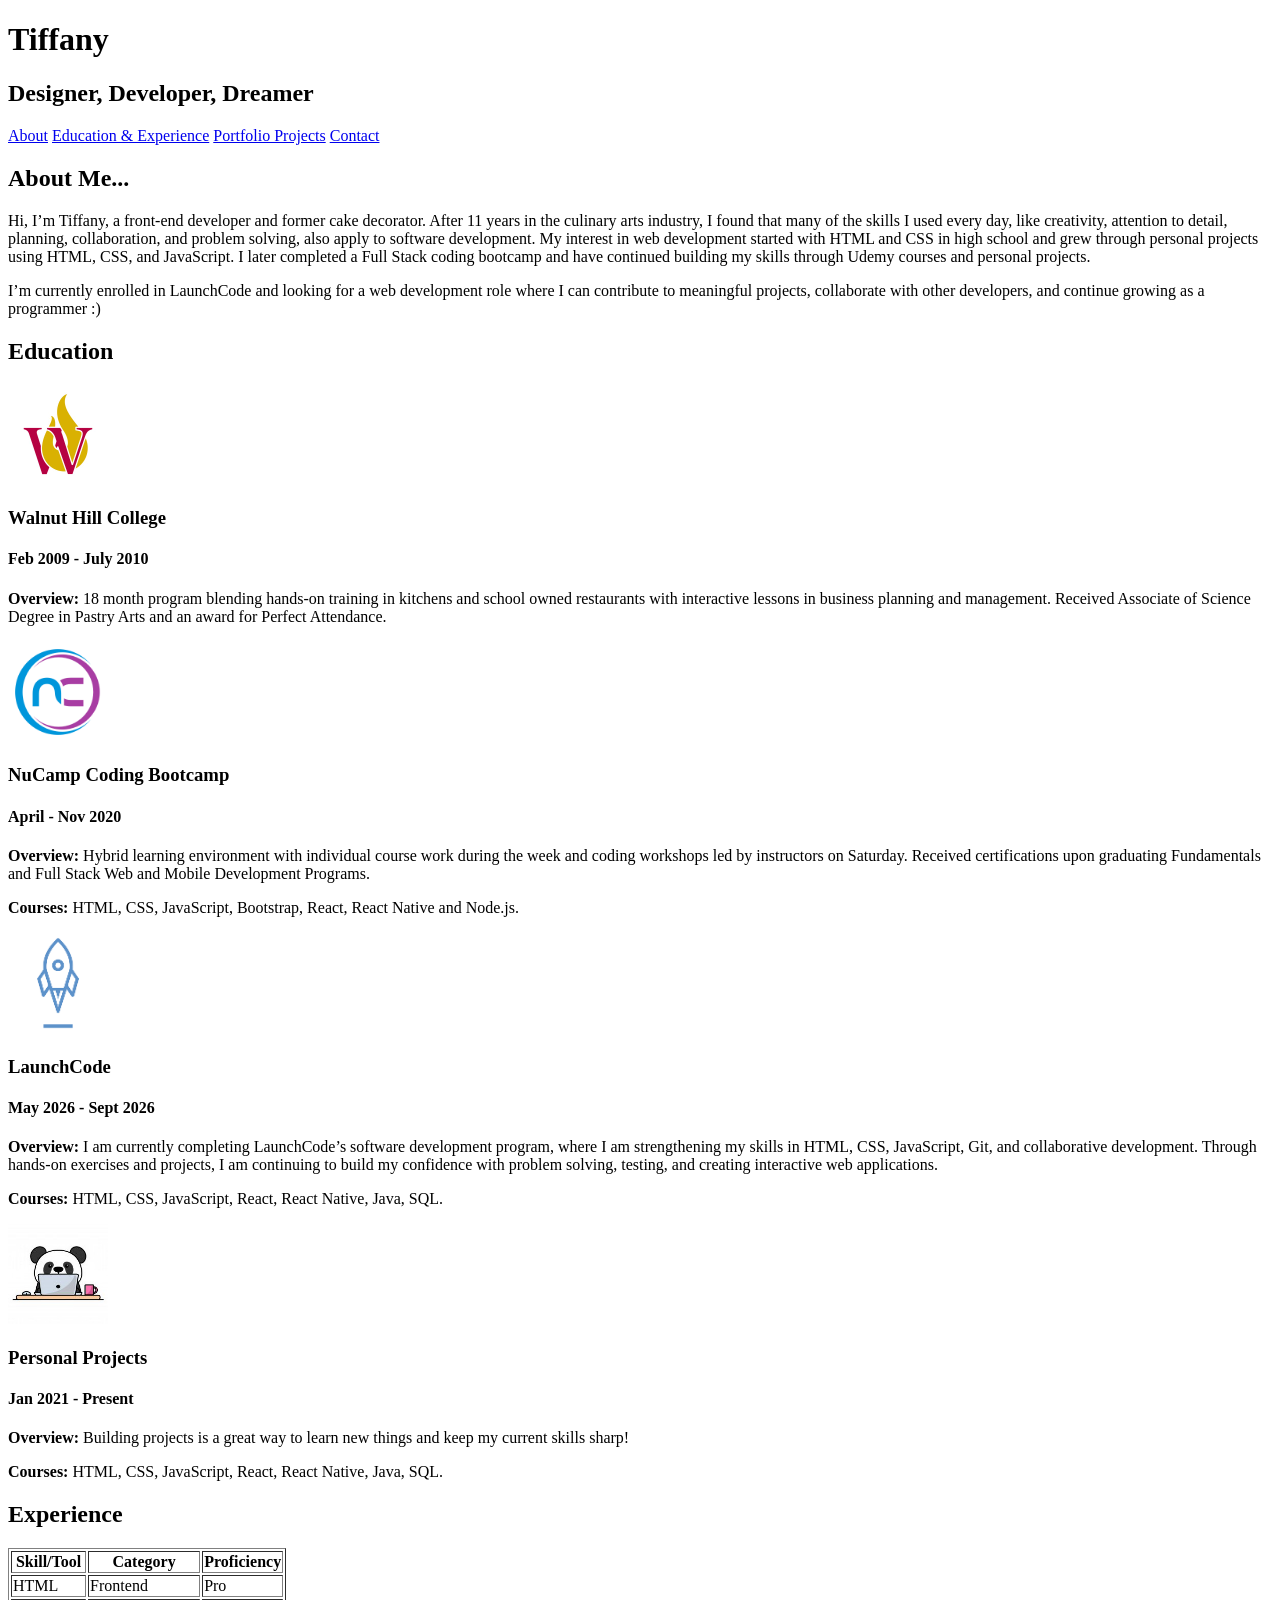
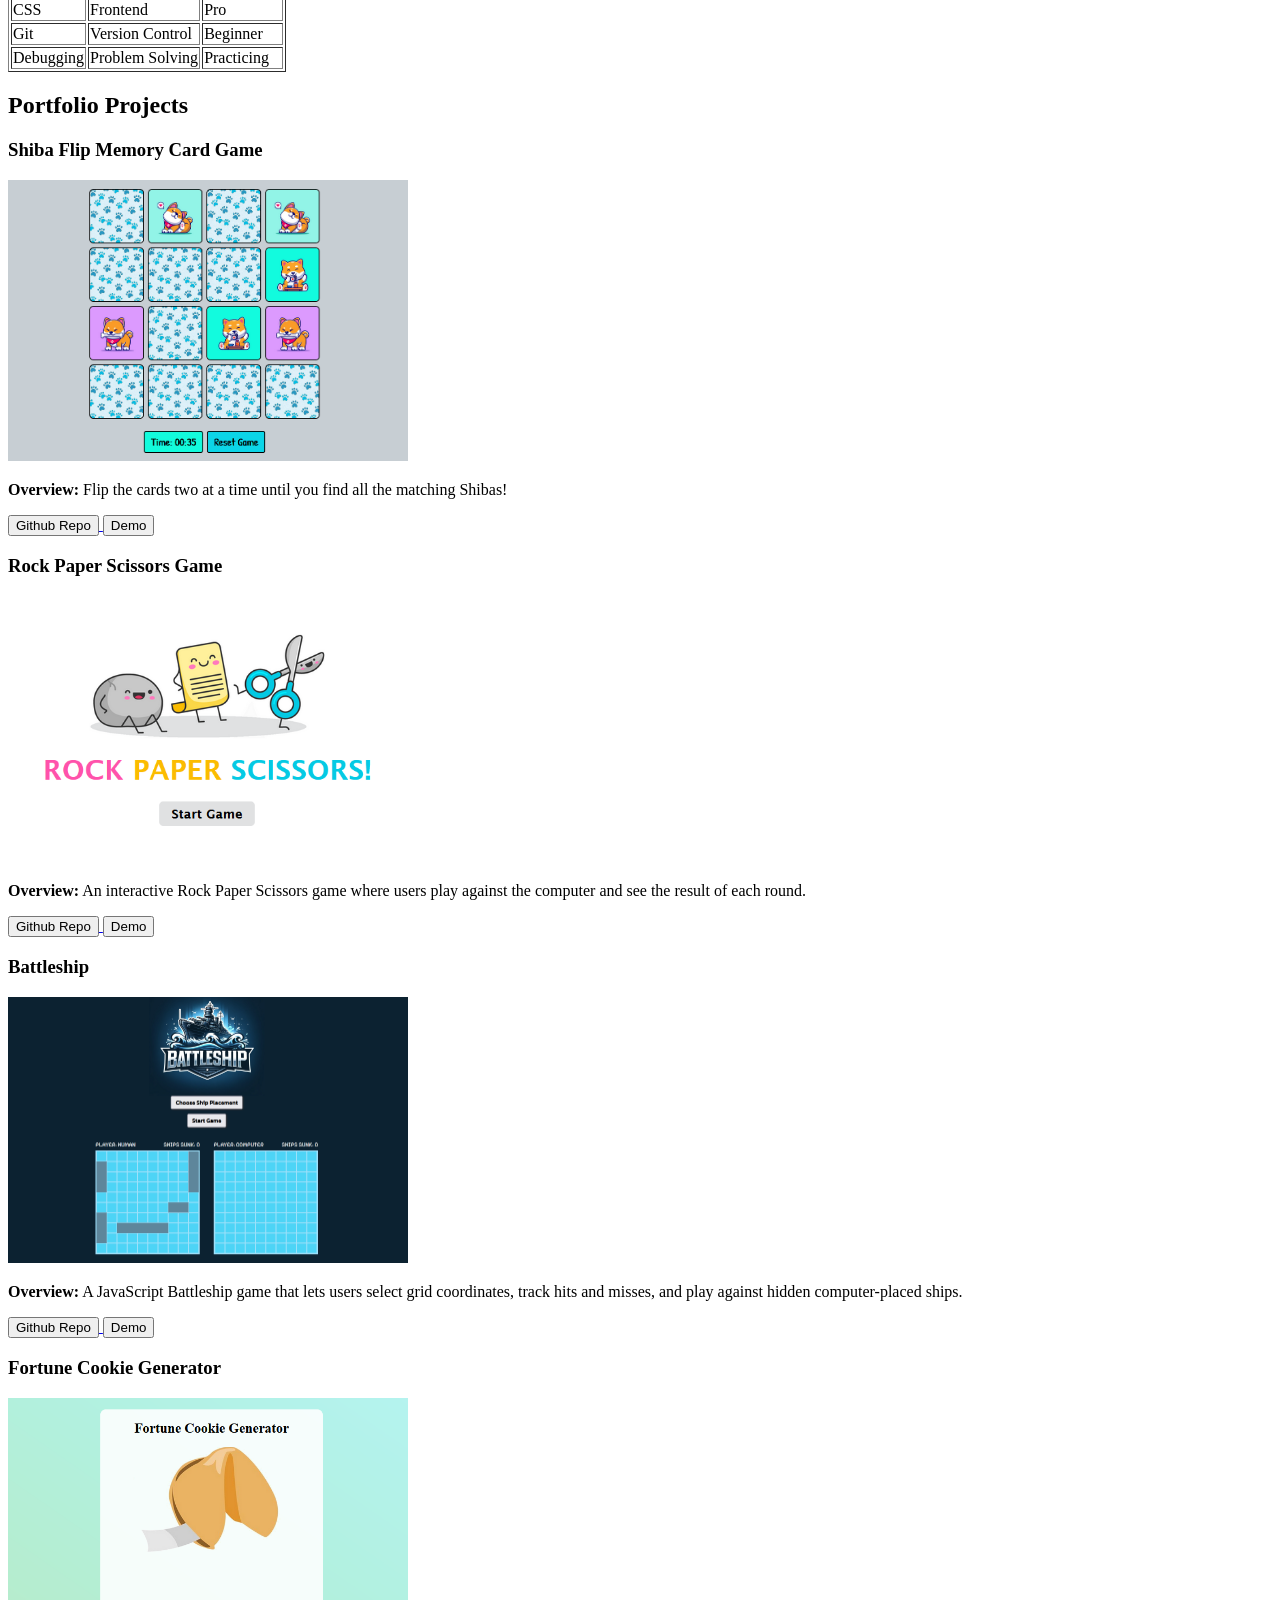
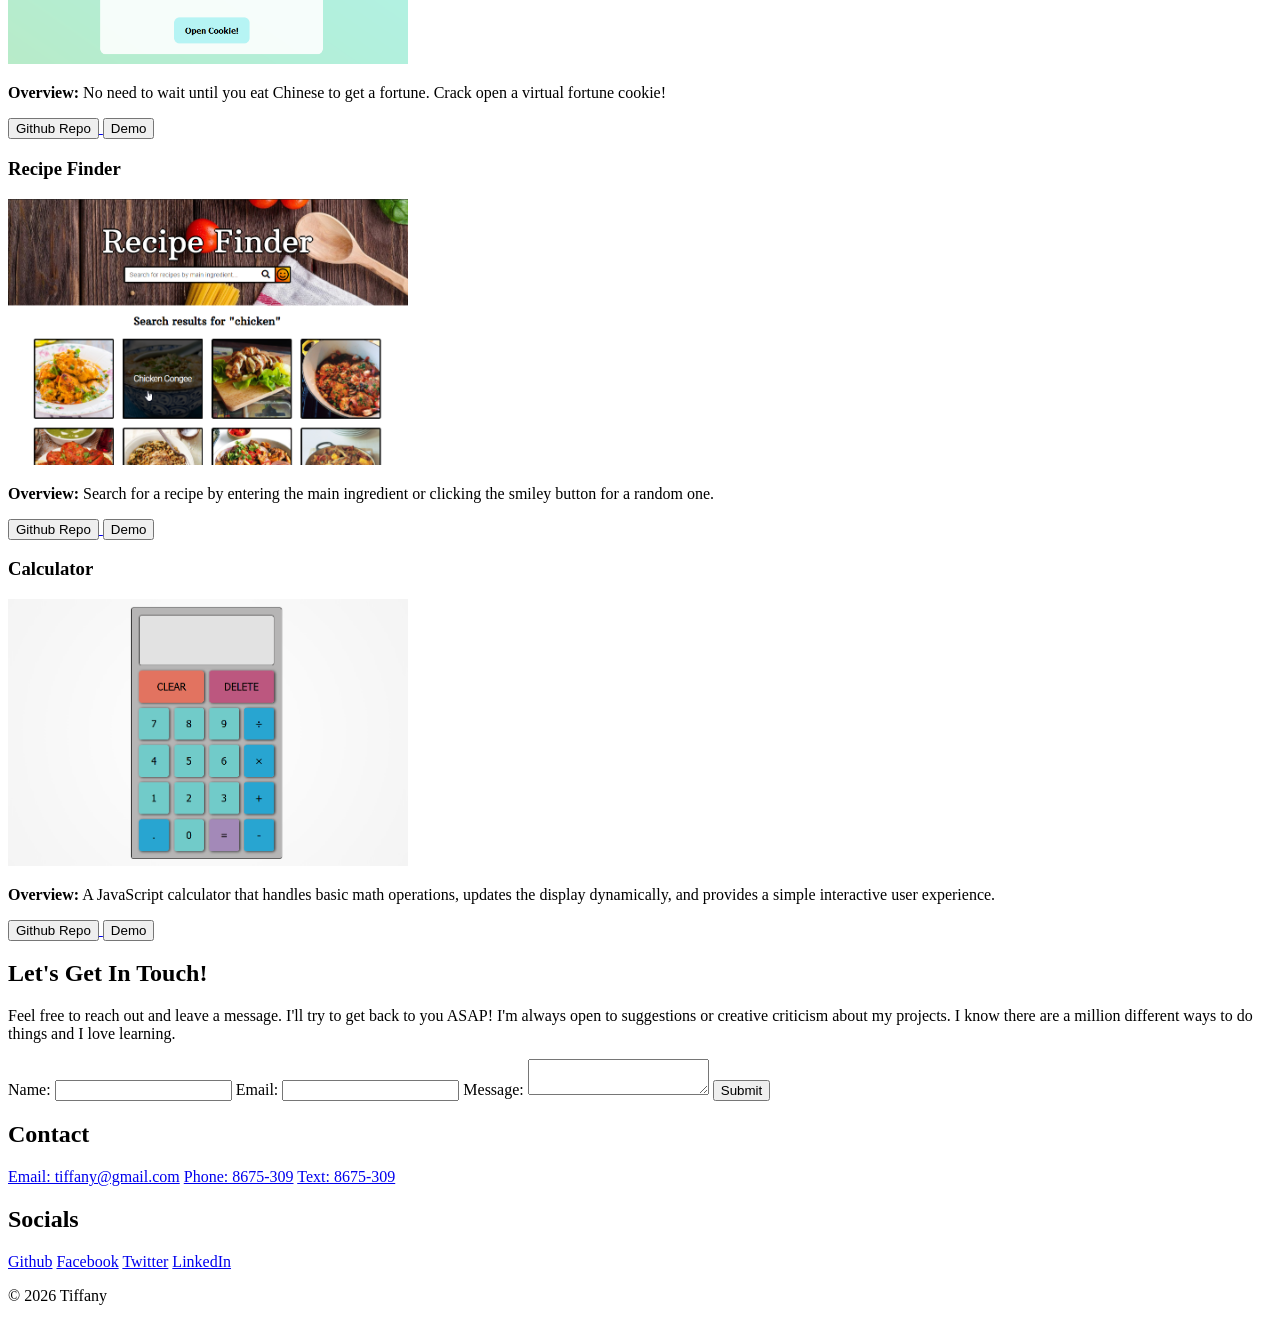
==== index.html @ 78f6d5aa "Skeleton for project + images." ====
<!doctype html>
<html lang="en">
    <head>
        <meta charset="UTF-8" />
        <meta name="viewport" content="width=device-width, initial-scale=1.0" />
        <meta name="description" content="Tiffany's front-end developer portfolio" />
        <link rel="stylesheet" href="styles.css" />
        <title>Tiffany's Portfolio Page</title>
    </head>
    <body>
        <header>
            <h1>Tiffany</h1>
            <h2>Designer, Developer, Dreamer</h2>
        </header>
        <nav id="main-nav">
            <a href="#about">About</a>
            <a href="#background">Education & Experience</a>
            <a href="#portfolio-projects">Portfolio Projects</a>
            <a href="#contact">Contact</a>
        </nav>
        <section id="about">
            <h2>About Me...</h2>
            <p>
                Hi, I’m Tiffany, a front-end developer and former cake decorator. After 11 years in the culinary arts industry, I found that many of
                the skills I used every day, like creativity, attention to detail, planning, collaboration, and problem solving, also apply to
                software development. My interest in web development started with HTML and CSS in high school and grew through personal projects using
                HTML, CSS, and JavaScript. I later completed a Full Stack coding bootcamp and have continued building my skills through Udemy courses
                and personal projects.
            </p>
            <p>
                I’m currently enrolled in LaunchCode and looking for a web development role where I can contribute to meaningful projects, collaborate
                with other developers, and continue growing as a programmer :)
            </p>
        </section>
        <section id="background">
            <div id="education">
                <h2>Education</h2>
                <div class="education-block">
                    <img src="images/rswhc.jpg" width="100px" alt="Walnut Hill College Logo" />
                    <h3>Walnut Hill College</h3>
                    <h4>Feb 2009 - July 2010</h4>
                    <p>
                        <strong>Overview:</strong> 18 month program blending hands-on training in kitchens and school owned restaurants with
                        interactive lessons in business planning and management. Received Associate of Science Degree in Pastry Arts and an award for
                        Perfect Attendance.
                    </p>
                </div>
                <div class="education-block">
                    <img src="images/nucamp.png" width="100px" alt="NuCamp Coding Bootcamp Logo" />
                    <h3>NuCamp Coding Bootcamp</h3>
                    <h4>April - Nov 2020</h4>
                    <p>
                        <strong>Overview:</strong> Hybrid learning environment with individual course work during the week and coding workshops led by
                        instructors on Saturday. Received certifications upon graduating Fundamentals and Full Stack Web and Mobile Development
                        Programs.
                    </p>
                    <p><strong>Courses:</strong> HTML, CSS, JavaScript, Bootstrap, React, React Native and Node.js.</p>
                </div>
                <div class="education-block">
                    <img src="images/launchcode.png" width="100px" alt="LaunchCode Logo" />
                    <h3>LaunchCode</h3>
                    <h4>May 2026 - Sept 2026</h4>
                    <p>
                        <strong>Overview:</strong> I am currently completing LaunchCode’s software development program, where I am strengthening my
                        skills in HTML, CSS, JavaScript, Git, and collaborative development. Through hands-on exercises and projects, I am continuing
                        to build my confidence with problem solving, testing, and creating interactive web applications.
                    </p>
                    <p><strong>Courses:</strong> HTML, CSS, JavaScript, React, React Native, Java, SQL.</p>
                </div>
                <div class="education-block">
                    <img src="images/projects.jpg" width="100px" alt="cartoon panda on laptop" />
                    <h3>Personal Projects</h3>
                    <h4>Jan 2021 - Present</h4>
                    <p><strong>Overview:</strong> Building projects is a great way to learn new things and keep my current skills sharp!</p>
                    <p><strong>Courses:</strong> HTML, CSS, JavaScript, React, React Native, Java, SQL.</p>
                </div>
            </div>
            <div id="experience">
                <h2>Experience</h2>
                <table border="1">
                    <tr>
                        <th>Skill/Tool</th>
                        <th>Category</th>
                        <th>Proficiency</th>
                    </tr>
                    <tr>
                        <td>HTML</td>
                        <td>Frontend</td>
                        <td>Pro</td>
                    </tr>
                    <tr>
                        <td>CSS</td>
                        <td>Frontend</td>
                        <td>Pro</td>
                    </tr>
                    <tr>
                        <td>Git</td>
                        <td>Version Control</td>
                        <td>Beginner</td>
                    </tr>
                    <tr>
                        <td>Debugging</td>
                        <td>Problem Solving</td>
                        <td>Practicing</td>
                    </tr>
                </table>
            </div>
        </section>
        <section id="portfolio-projects">
            <h2>Portfolio Projects</h2>
            <div class="project">
                <h3>Shiba Flip Memory Card Game</h3>
                <img src="images/memory_card_game.png" alt="Memory Flip Card Game Screenshot" width="400px" />
                <p><strong>Overview:</strong> Flip the cards two at a time until you find all the matching Shibas!</p>
                <div class="project-links">
                    <a href="github.com" target="_blank">
                        <button>Github Repo</button>
                    </a>
                    <a href="netlify.com" target="_blank">
                        <button>Demo</button>
                    </a>
                </div>
            </div>
            <div class="project">
                <h3>Rock Paper Scissors Game</h3>
                <img src="images/rockpaperscissors.png" alt="Rock Paper Scissors Game Screenshot" width="400px" />
                <p>
                    <strong>Overview:</strong> An interactive Rock Paper Scissors game where users play against the computer and see the result of
                    each round.
                </p>
                <div class="project-links">
                    <a href="github.com" target="_blank">
                        <button>Github Repo</button>
                    </a>
                    <a href="netlify.com" target="_blank">
                        <button>Demo</button>
                    </a>
                </div>
            </div>
            <div class="project">
                <h3>Battleship</h3>
                <img src="images/battleship.png" alt="Battleship Game ScreenShot" width="400px" />
                <p>
                    <strong>Overview:</strong> A JavaScript Battleship game that lets users select grid coordinates, track hits and misses, and play
                    against hidden computer-placed ships.
                </p>
                <div class="project-links">
                    <a href="github.com" target="_blank">
                        <button>Github Repo</button>
                    </a>
                    <a href="netlify.com" target="_blank">
                        <button>Demo</button>
                    </a>
                </div>
            </div>
            <div class="project">
                <h3>Fortune Cookie Generator</h3>
                <img src="images/fortune_cookie.png" alt="Fortune Cookie Generator Game Screenshot" width="400px" />
                <p><strong>Overview:</strong> No need to wait until you eat Chinese to get a fortune. Crack open a virtual fortune cookie!</p>
                <div class="project-links">
                    <a href="github.com" target="_blank">
                        <button>Github Repo</button>
                    </a>
                    <a href="netlify.com" target="_blank">
                        <button>Demo</button>
                    </a>
                </div>
            </div>
            <div class="project">
                <h3>Recipe Finder</h3>
                <img src="images/recipe_finder.png" alt="Recipe Finder Project Screenshot" width="400px" />
                <p><strong>Overview:</strong> Search for a recipe by entering the main ingredient or clicking the smiley button for a random one.</p>
                <div class="project-links">
                    <a href="github.com" target="_blank">
                        <button>Github Repo</button>
                    </a>
                    <a href="netlify.com" target="_blank">
                        <button>Demo</button>
                    </a>
                </div>
            </div>
            <div class="project">
                <h3>Calculator</h3>
                <img src="images/calculator.png" alt="Calculator Project Screenshot" width="400px" />
                <p>
                    <strong>Overview:</strong> A JavaScript calculator that handles basic math operations, updates the display dynamically, and
                    provides a simple interactive user experience.
                </p>
                <div class="project-links">
                    <a href="github.com" target="_blank">
                        <button>Github Repo</button>
                    </a>
                    <a href="netlify.com" target="_blank">
                        <button>Demo</button>
                    </a>
                </div>
            </div>
        </section>
        <section id="contact">
            <h2>Let's Get In Touch!</h2>
            <p>
                Feel free to reach out and leave a message. I'll try to get back to you ASAP! I'm always open to suggestions or creative criticism
                about my projects. I know there are a million different ways to do things and I love learning.
            </p>
            <form action="#" method="POST">
                <label for="name">Name:</label>
                <input type="text" id="name" name="name" />
                <label for="email">Email:</label>
                <input type="email" id="email" name="email" />
                <label for="message">Message:</label>
                <textarea id="message" name="message"></textarea>
                <button type="submit">Submit</button>
            </form>
        </section>
        <footer>
            <div class="footer-contact">
                <h2>Contact</h2>
                <a href="mailto:tiffany@gmail.com">Email: tiffany@gmail.com</a>
                <a href="tel:+8675309">Phone: 8675-309</a>
                <a href="sms:+8675309">Text: 8675-309</a>
            </div>
            <div class="footer-social">
                <h2>Socials</h2>
                <a href="https://github.com/...">Github</a>
                <a href="https://facebook.com/...">Facebook</a>
                <a href="https://twitter.com/...">Twitter</a>
                <a href="https://linkedin.com/...">LinkedIn</a>
            </div>
            <p class="footer-copy">© 2026 Tiffany</p>
        </footer>
    </body>
</html>
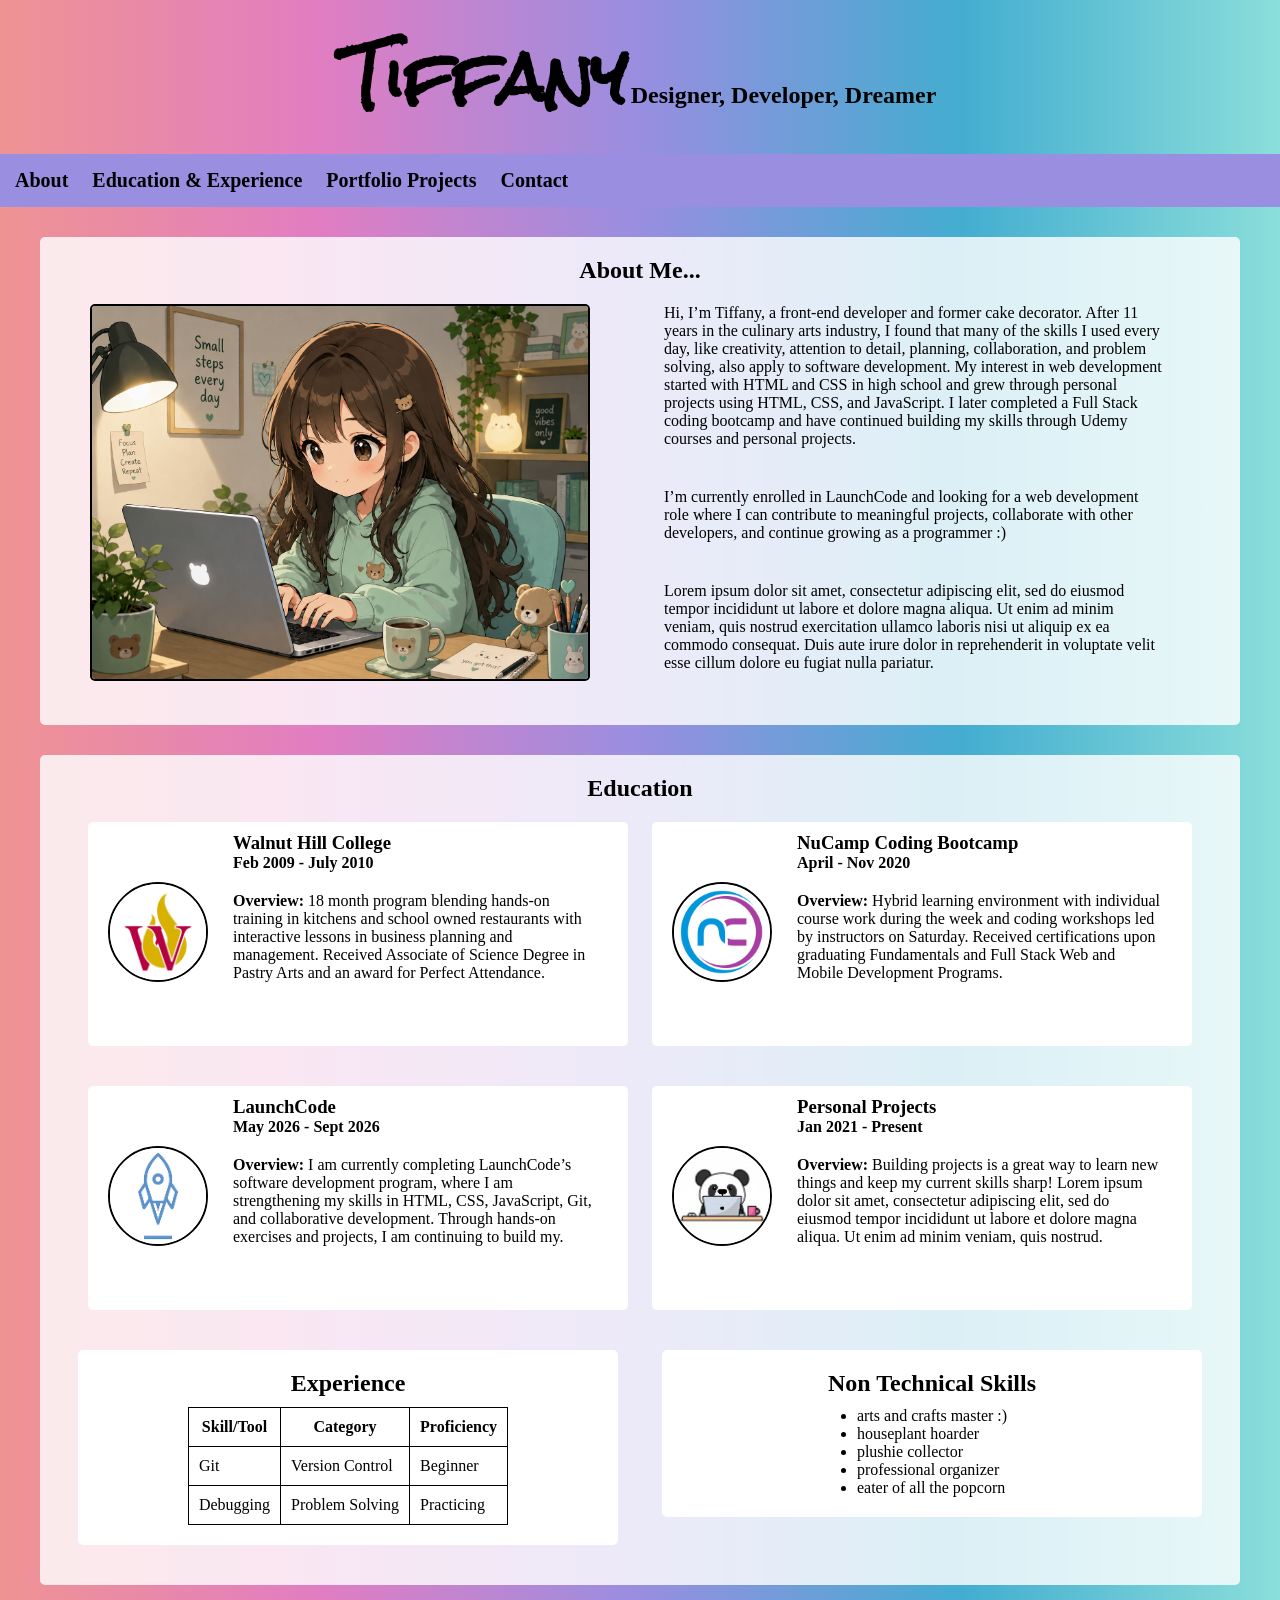
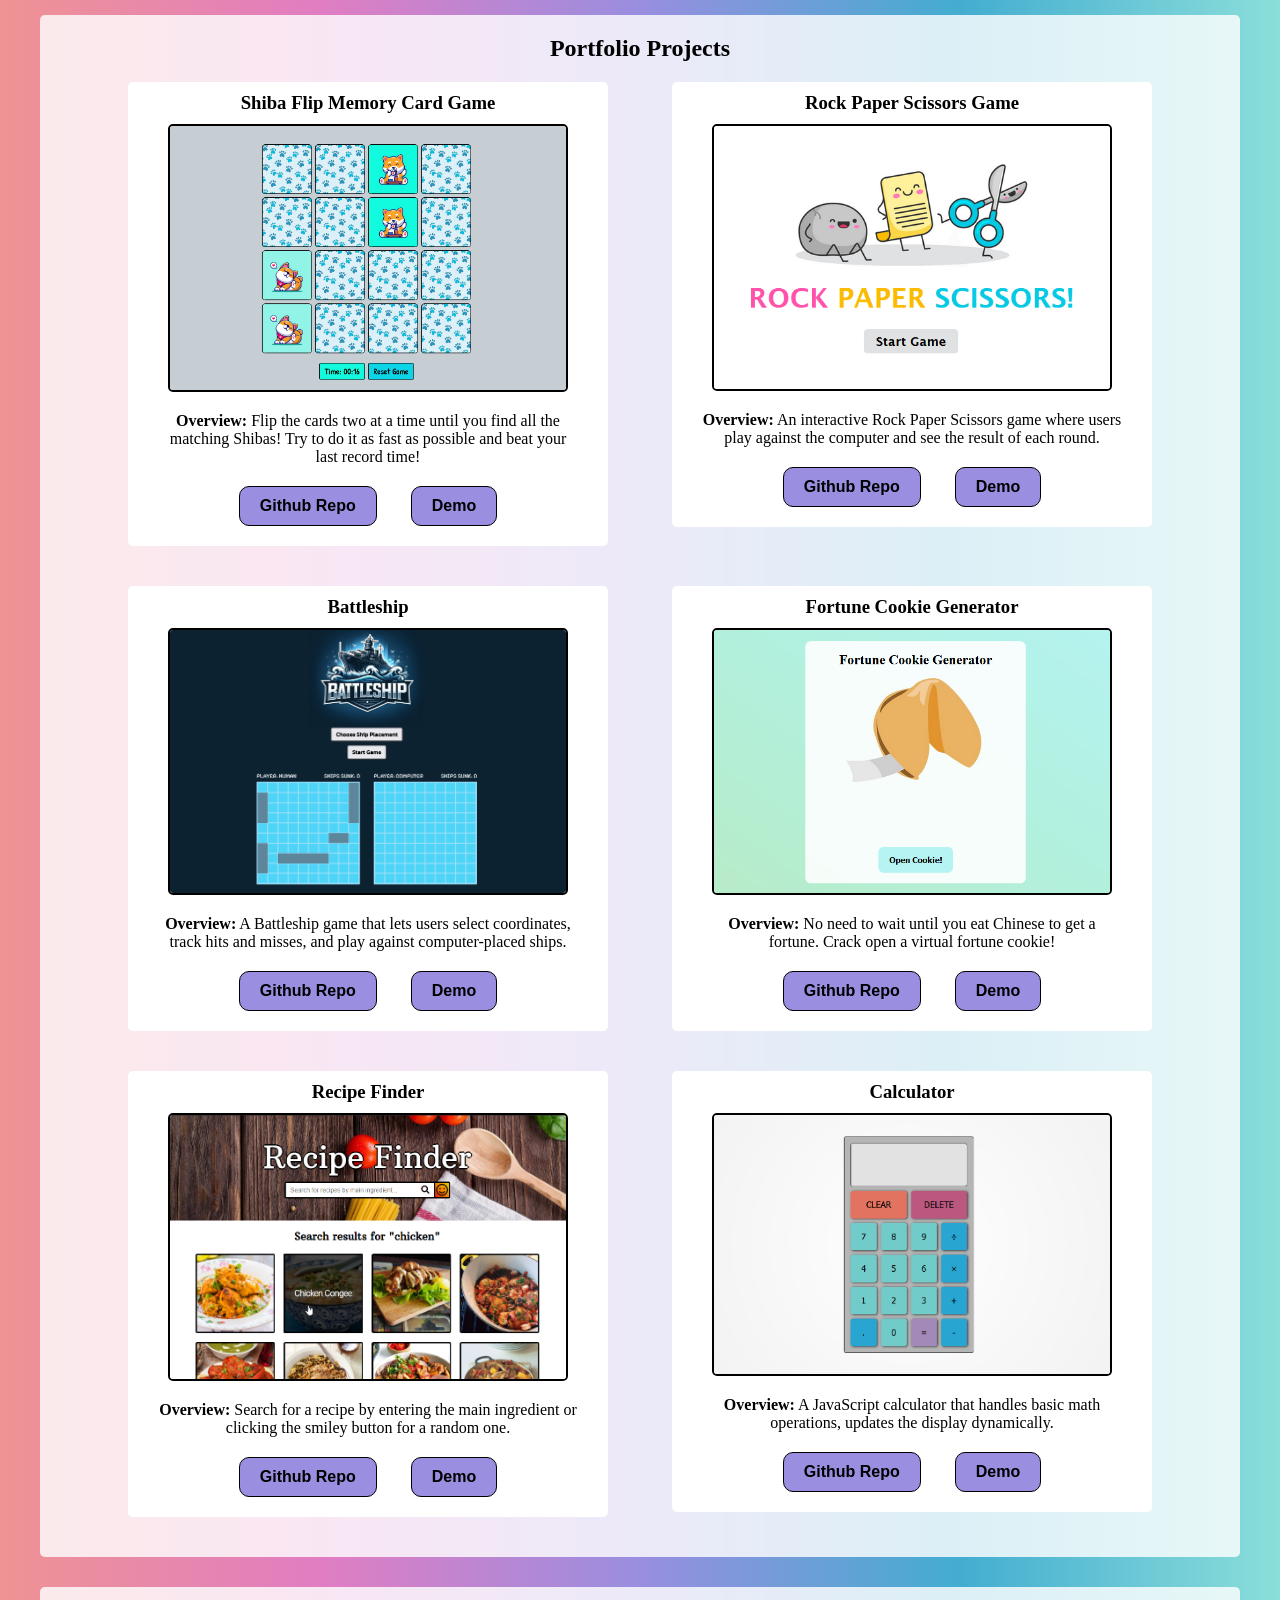
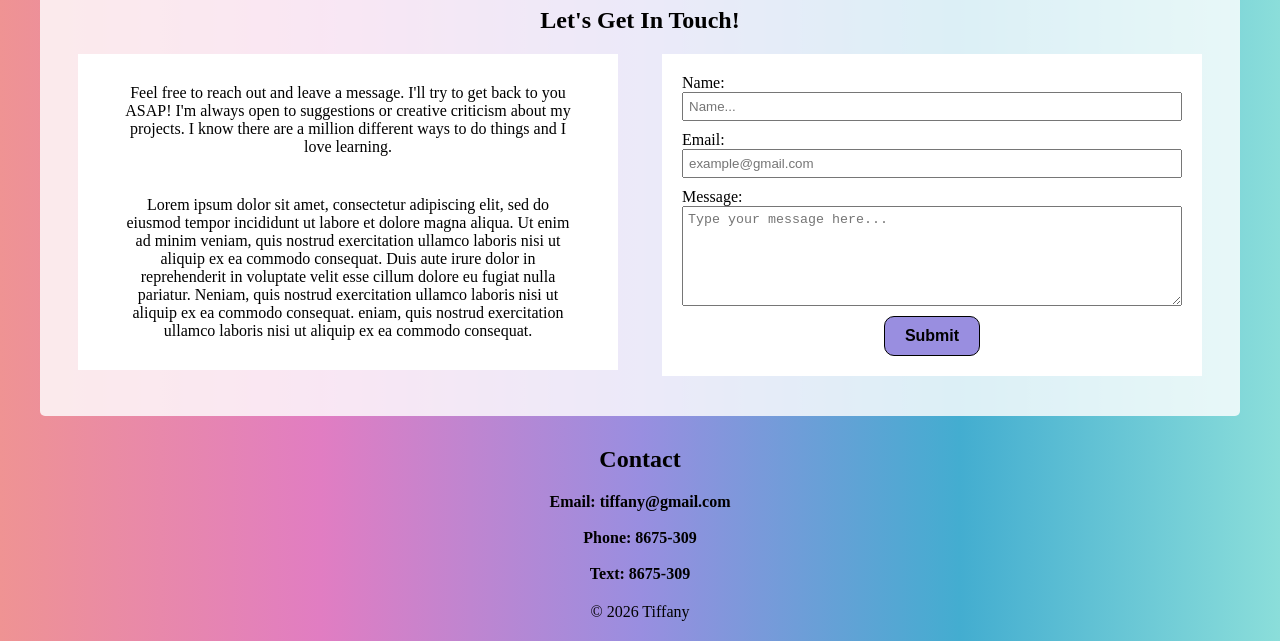
==== commit 8d7e7a20: "Added more elements to index based off new instructions  and gave everything styles with css." ====
--- a/index.html
+++ b/index.html
@@ -4,13 +4,14 @@
         <meta charset="UTF-8" />
         <meta name="viewport" content="width=device-width, initial-scale=1.0" />
         <meta name="description" content="Tiffany's front-end developer portfolio" />
-        <link rel="stylesheet" href="styles.css" />
+        <link rel="stylesheet" type="text/css" href="styles.css" />
+        <link href="https://fonts.googleapis.com/css2?family=Rock+Salt&display=swap" rel="stylesheet" />
         <title>Tiffany's Portfolio Page</title>
     </head>
     <body>
         <header>
             <h1>Tiffany</h1>
-            <h2>Designer, Developer, Dreamer</h2>
+            <h2 class="h2-header">Designer, Developer, Dreamer</h2>
         </header>
         <nav id="main-nav">
             <a href="#about">About</a>
@@ -20,110 +21,142 @@
         </nav>
         <section id="about">
             <h2>About Me...</h2>
-            <p>
-                Hi, I’m Tiffany, a front-end developer and former cake decorator. After 11 years in the culinary arts industry, I found that many of
-                the skills I used every day, like creativity, attention to detail, planning, collaboration, and problem solving, also apply to
-                software development. My interest in web development started with HTML and CSS in high school and grew through personal projects using
-                HTML, CSS, and JavaScript. I later completed a Full Stack coding bootcamp and have continued building my skills through Udemy courses
-                and personal projects.
-            </p>
-            <p>
-                I’m currently enrolled in LaunchCode and looking for a web development role where I can contribute to meaningful projects, collaborate
-                with other developers, and continue growing as a programmer :)
-            </p>
+            <div class="about-me-img-container">
+                <img src="images/profile-pic.png" class="about-me-img" width="500px" alt="Girl sitting at laptop working." />
+            </div>
+            <div class="about-me-paragraph">
+                <p>
+                    Hi, I’m Tiffany, a front-end developer and former cake decorator. After 11 years in the culinary arts industry, I found that many
+                    of the skills I used every day, like creativity, attention to detail, planning, collaboration, and problem solving, also apply to
+                    software development. My interest in web development started with HTML and CSS in high school and grew through personal projects
+                    using HTML, CSS, and JavaScript. I later completed a Full Stack coding bootcamp and have continued building my skills through
+                    Udemy courses and personal projects.
+                </p>
+                <p>
+                    I’m currently enrolled in LaunchCode and looking for a web development role where I can contribute to meaningful projects,
+                    collaborate with other developers, and continue growing as a programmer :)
+                </p>
+                <p>
+                    Lorem ipsum dolor sit amet, consectetur adipiscing elit, sed do eiusmod tempor incididunt ut labore et dolore magna aliqua. Ut
+                    enim ad minim veniam, quis nostrud exercitation ullamco laboris nisi ut aliquip ex ea commodo consequat. Duis aute irure dolor in
+                    reprehenderit in voluptate velit esse cillum dolore eu fugiat nulla pariatur.
+                </p>
+            </div>
         </section>
         <section id="background">
             <div id="education">
                 <h2>Education</h2>
                 <div class="education-block">
-                    <img src="images/rswhc.jpg" width="100px" alt="Walnut Hill College Logo" />
-                    <h3>Walnut Hill College</h3>
-                    <h4>Feb 2009 - July 2010</h4>
-                    <p>
-                        <strong>Overview:</strong> 18 month program blending hands-on training in kitchens and school owned restaurants with
-                        interactive lessons in business planning and management. Received Associate of Science Degree in Pastry Arts and an award for
-                        Perfect Attendance.
-                    </p>
-                </div>
-                <div class="education-block">
-                    <img src="images/nucamp.png" width="100px" alt="NuCamp Coding Bootcamp Logo" />
-                    <h3>NuCamp Coding Bootcamp</h3>
-                    <h4>April - Nov 2020</h4>
-                    <p>
-                        <strong>Overview:</strong> Hybrid learning environment with individual course work during the week and coding workshops led by
-                        instructors on Saturday. Received certifications upon graduating Fundamentals and Full Stack Web and Mobile Development
-                        Programs.
-                    </p>
-                    <p><strong>Courses:</strong> HTML, CSS, JavaScript, Bootstrap, React, React Native and Node.js.</p>
-                </div>
-                <div class="education-block">
-                    <img src="images/launchcode.png" width="100px" alt="LaunchCode Logo" />
-                    <h3>LaunchCode</h3>
-                    <h4>May 2026 - Sept 2026</h4>
-                    <p>
-                        <strong>Overview:</strong> I am currently completing LaunchCode’s software development program, where I am strengthening my
-                        skills in HTML, CSS, JavaScript, Git, and collaborative development. Through hands-on exercises and projects, I am continuing
-                        to build my confidence with problem solving, testing, and creating interactive web applications.
-                    </p>
-                    <p><strong>Courses:</strong> HTML, CSS, JavaScript, React, React Native, Java, SQL.</p>
-                </div>
-                <div class="education-block">
-                    <img src="images/projects.jpg" width="100px" alt="cartoon panda on laptop" />
-                    <h3>Personal Projects</h3>
-                    <h4>Jan 2021 - Present</h4>
-                    <p><strong>Overview:</strong> Building projects is a great way to learn new things and keep my current skills sharp!</p>
-                    <p><strong>Courses:</strong> HTML, CSS, JavaScript, React, React Native, Java, SQL.</p>
+                    <div class="education-img-container">
+                        <img src="images/rswhc.jpg" class="education-img" width="100px" alt="Walnut Hill College Logo" />
+                    </div>
+                    <div>
+                        <h3>Walnut Hill College</h3>
+                        <h4>Feb 2009 - July 2010</h4>
+                        <p>
+                            <strong>Overview:</strong> 18 month program blending hands-on training in kitchens and school owned restaurants with
+                            interactive lessons in business planning and management. Received Associate of Science Degree in Pastry Arts and an award
+                            for Perfect Attendance.
+                        </p>
+                    </div>
+                </div>
+                <div class="education-block">
+                    <div class="education-img-container">
+                        <img src="images/nucamp.png" class="education-img" width="100px" alt="NuCamp Coding Bootcamp Logo" />
+                    </div>
+                    <div>
+                        <h3>NuCamp Coding Bootcamp</h3>
+                        <h4>April - Nov 2020</h4>
+                        <p>
+                            <strong>Overview:</strong> Hybrid learning environment with individual course work during the week and coding workshops
+                            led by instructors on Saturday. Received certifications upon graduating Fundamentals and Full Stack Web and Mobile
+                            Development Programs.
+                        </p>
+                    </div>
+                </div>
+                <div class="education-block">
+                    <div class="education-img-container">
+                        <img src="images/launchcode.png" class="education-img" width="100px" alt="LaunchCode Logo" />
+                    </div>
+                    <div>
+                        <h3>LaunchCode</h3>
+                        <h4>May 2026 - Sept 2026</h4>
+                        <p>
+                            <strong>Overview:</strong> I am currently completing LaunchCode’s software development program, where I am strengthening
+                            my skills in HTML, CSS, JavaScript, Git, and collaborative development. Through hands-on exercises and projects, I am
+                            continuing to build my.
+                        </p>
+                    </div>
+                </div>
+                <div class="education-block">
+                    <div class="education-img-container">
+                        <img src="images/projects.jpg" class="education-img" width="100px" alt="cartoon panda on laptop" />
+                    </div>
+                    <div>
+                        <h3>Personal Projects</h3>
+                        <h4>Jan 2021 - Present</h4>
+                        <p>
+                            <strong>Overview:</strong> Building projects is a great way to learn new things and keep my current skills sharp! Lorem
+                            ipsum dolor sit amet, consectetur adipiscing elit, sed do eiusmod tempor incididunt ut labore et dolore magna aliqua. Ut
+                            enim ad minim veniam, quis nostrud.
+                        </p>
+                    </div>
                 </div>
             </div>
             <div id="experience">
-                <h2>Experience</h2>
-                <table border="1">
-                    <tr>
-                        <th>Skill/Tool</th>
-                        <th>Category</th>
-                        <th>Proficiency</th>
-                    </tr>
-                    <tr>
-                        <td>HTML</td>
-                        <td>Frontend</td>
-                        <td>Pro</td>
-                    </tr>
-                    <tr>
-                        <td>CSS</td>
-                        <td>Frontend</td>
-                        <td>Pro</td>
-                    </tr>
-                    <tr>
-                        <td>Git</td>
-                        <td>Version Control</td>
-                        <td>Beginner</td>
-                    </tr>
-                    <tr>
-                        <td>Debugging</td>
-                        <td>Problem Solving</td>
-                        <td>Practicing</td>
-                    </tr>
-                </table>
+                <div class="experience-container">
+                    <h2>Experience</h2>
+                    <table class="experience-table">
+                        <tr>
+                            <th>Skill/Tool</th>
+                            <th>Category</th>
+                            <th>Proficiency</th>
+                        </tr>
+                        <tr>
+                            <td>Git</td>
+                            <td>Version Control</td>
+                            <td>Beginner</td>
+                        </tr>
+                        <tr>
+                            <td>Debugging</td>
+                            <td>Problem Solving</td>
+                            <td>Practicing</td>
+                        </tr>
+                    </table>
+                </div>
+                <div class="experience-container">
+                    <h2>Non Technical Skills</h2>
+                    <ul>
+                        <li>arts and crafts master :)</li>
+                        <li>houseplant hoarder</li>
+                        <li>plushie collector</li>
+                        <li>professional organizer</li>
+                        <li>eater of all the popcorn</li>
+                    </ul>
+                </div>
             </div>
         </section>
         <section id="portfolio-projects">
             <h2>Portfolio Projects</h2>
             <div class="project">
-                <h3>Shiba Flip Memory Card Game</h3>
-                <img src="images/memory_card_game.png" alt="Memory Flip Card Game Screenshot" width="400px" />
-                <p><strong>Overview:</strong> Flip the cards two at a time until you find all the matching Shibas!</p>
-                <div class="project-links">
-                    <a href="github.com" target="_blank">
-                        <button>Github Repo</button>
-                    </a>
-                    <a href="netlify.com" target="_blank">
-                        <button>Demo</button>
-                    </a>
-                </div>
-            </div>
-            <div class="project">
-                <h3>Rock Paper Scissors Game</h3>
-                <img src="images/rockpaperscissors.png" alt="Rock Paper Scissors Game Screenshot" width="400px" />
+                <h3 class="project-title">Shiba Flip Memory Card Game</h3>
+                <img src="images/memory_card_game.png" class="project-img" alt="Memory Flip Card Game Screenshot" width="400px" />
+                <p>
+                    <strong>Overview:</strong> Flip the cards two at a time until you find all the matching Shibas! Try to do it as fast as possible
+                    and beat your last record time!
+                </p>
+                <div class="project-links">
+                    <a href="github.com" target="_blank">
+                        <button>Github Repo</button>
+                    </a>
+                    <a href="netlify.com" target="_blank">
+                        <button>Demo</button>
+                    </a>
+                </div>
+            </div>
+            <div class="project">
+                <h3 class="project-title">Rock Paper Scissors Game</h3>
+                <img src="images/rockpaperscissors.png" class="project-img" alt="Rock Paper Scissors Game Screenshot" width="400px" />
                 <p>
                     <strong>Overview:</strong> An interactive Rock Paper Scissors game where users play against the computer and see the result of
                     each round.
@@ -138,24 +171,24 @@
                 </div>
             </div>
             <div class="project">
-                <h3>Battleship</h3>
-                <img src="images/battleship.png" alt="Battleship Game ScreenShot" width="400px" />
-                <p>
-                    <strong>Overview:</strong> A JavaScript Battleship game that lets users select grid coordinates, track hits and misses, and play
-                    against hidden computer-placed ships.
-                </p>
-                <div class="project-links">
-                    <a href="github.com" target="_blank">
-                        <button>Github Repo</button>
-                    </a>
-                    <a href="netlify.com" target="_blank">
-                        <button>Demo</button>
-                    </a>
-                </div>
-            </div>
-            <div class="project">
-                <h3>Fortune Cookie Generator</h3>
-                <img src="images/fortune_cookie.png" alt="Fortune Cookie Generator Game Screenshot" width="400px" />
+                <h3 class="project-title">Battleship</h3>
+                <img src="images/battleship.png" class="project-img" alt="Battleship Game ScreenShot" width="400px" />
+                <p>
+                    <strong>Overview:</strong> A Battleship game that lets users select coordinates, track hits and misses, and play against
+                    computer-placed ships.
+                </p>
+                <div class="project-links">
+                    <a href="github.com" target="_blank">
+                        <button>Github Repo</button>
+                    </a>
+                    <a href="netlify.com" target="_blank">
+                        <button>Demo</button>
+                    </a>
+                </div>
+            </div>
+            <div class="project">
+                <h3 class="project-title">Fortune Cookie Generator</h3>
+                <img src="images/fortune_cookie.png" class="project-img" alt="Fortune Cookie Generator Game Screenshot" width="400px" />
                 <p><strong>Overview:</strong> No need to wait until you eat Chinese to get a fortune. Crack open a virtual fortune cookie!</p>
                 <div class="project-links">
                     <a href="github.com" target="_blank">
@@ -167,8 +200,8 @@
                 </div>
             </div>
             <div class="project">
-                <h3>Recipe Finder</h3>
-                <img src="images/recipe_finder.png" alt="Recipe Finder Project Screenshot" width="400px" />
+                <h3 class="project-title">Recipe Finder</h3>
+                <img src="images/recipe_finder.png" class="project-img" alt="Recipe Finder Project Screenshot" width="400px" />
                 <p><strong>Overview:</strong> Search for a recipe by entering the main ingredient or clicking the smiley button for a random one.</p>
                 <div class="project-links">
                     <a href="github.com" target="_blank">
@@ -180,12 +213,9 @@
                 </div>
             </div>
             <div class="project">
-                <h3>Calculator</h3>
-                <img src="images/calculator.png" alt="Calculator Project Screenshot" width="400px" />
-                <p>
-                    <strong>Overview:</strong> A JavaScript calculator that handles basic math operations, updates the display dynamically, and
-                    provides a simple interactive user experience.
-                </p>
+                <h3 class="project-title">Calculator</h3>
+                <img src="images/calculator.png" class="project-img" alt="Calculator Project Screenshot" width="400px" />
+                <p><strong>Overview:</strong> A JavaScript calculator that handles basic math operations, updates the display dynamically.</p>
                 <div class="project-links">
                     <a href="github.com" target="_blank">
                         <button>Github Repo</button>
@@ -198,33 +228,38 @@
         </section>
         <section id="contact">
             <h2>Let's Get In Touch!</h2>
-            <p>
-                Feel free to reach out and leave a message. I'll try to get back to you ASAP! I'm always open to suggestions or creative criticism
-                about my projects. I know there are a million different ways to do things and I love learning.
-            </p>
-            <form action="#" method="POST">
-                <label for="name">Name:</label>
-                <input type="text" id="name" name="name" />
-                <label for="email">Email:</label>
-                <input type="email" id="email" name="email" />
-                <label for="message">Message:</label>
-                <textarea id="message" name="message"></textarea>
-                <button type="submit">Submit</button>
-            </form>
+            <div class="contact-container">
+                <p>
+                    Feel free to reach out and leave a message. I'll try to get back to you ASAP! I'm always open to suggestions or creative criticism
+                    about my projects. I know there are a million different ways to do things and I love learning.
+                </p>
+                <p>
+                    Lorem ipsum dolor sit amet, consectetur adipiscing elit, sed do eiusmod tempor incididunt ut labore et dolore magna aliqua. Ut
+                    enim ad minim veniam, quis nostrud exercitation ullamco laboris nisi ut aliquip ex ea commodo consequat. Duis aute irure dolor in
+                    reprehenderit in voluptate velit esse cillum dolore eu fugiat nulla pariatur. Neniam, quis nostrud exercitation ullamco laboris
+                    nisi ut aliquip ex ea commodo consequat. eniam, quis nostrud exercitation ullamco laboris nisi ut aliquip ex ea commodo consequat.
+                </p>
+            </div>
+            <div class="contact-container">
+                <form action="#" method="POST">
+                    <label for="name">Name:</label>
+                    <input type="text" id="name" name="name" class="contact-input" placeholder="Name..." />
+                    <label for="email">Email:</label>
+                    <input type="email" id="email" name="email" class="contact-input" placeholder="example@gmail.com" />
+                    <label for="message">Message:</label>
+                    <textarea id="message" name="message" class="contact-input" placeholder="Type your message here..."></textarea>
+                    <button type="submit" class="button-submit">Submit</button>
+                </form>
+            </div>
         </section>
         <footer>
             <div class="footer-contact">
                 <h2>Contact</h2>
-                <a href="mailto:tiffany@gmail.com">Email: tiffany@gmail.com</a>
-                <a href="tel:+8675309">Phone: 8675-309</a>
-                <a href="sms:+8675309">Text: 8675-309</a>
-            </div>
-            <div class="footer-social">
-                <h2>Socials</h2>
-                <a href="https://github.com/...">Github</a>
-                <a href="https://facebook.com/...">Facebook</a>
-                <a href="https://twitter.com/...">Twitter</a>
-                <a href="https://linkedin.com/...">LinkedIn</a>
+                <div class="footer-container">
+                    <a href="mailto:tiffany@gmail.com" class="footer-link">Email: tiffany@gmail.com</a><br />
+                    <a href="tel:+8675309" class="footer-link">Phone: 8675-309</a><br />
+                    <a href="sms:+8675309" class="footer-link">Text: 8675-309</a>
+                </div>
             </div>
             <p class="footer-copy">© 2026 Tiffany</p>
         </footer>
--- a/styles.css
+++ b/styles.css
@@ -0,0 +1,272 @@
+/* * {
+    outline: 1px solid red;
+} */
+/* for visual purposes, comment out when not coding */
+
+/* General ------------------------------------------------------------------------------------------------ */
+* {
+    box-sizing: border-box;
+    margin: 0;
+    padding: 0;
+}
+
+body {
+    font-family: "Times New Roman", Times, serif;
+    background: linear-gradient(to right, #ef9393, #e17dc2, #998ee0, #43add0, #8bdeda);
+} /* Got this code from uigradients :)*/
+
+a {
+    text-decoration: none;
+}
+
+section {
+    background-color: #ffffffcf;
+    max-width: 1200px;
+    margin: 30px auto;
+    padding: 20px 0;
+    border-radius: 5px;
+}
+
+p {
+    padding: 20px;
+}
+
+/* header ------------------------------------------------------------------------------------------------ */
+header {
+    text-align: center;
+}
+
+h1 {
+    font-family: "Rock Salt", cursive;
+    font-size: 4em;
+}
+
+h2 {
+    text-align: center;
+}
+
+h1,
+h2.h2-header {
+    display: inline-block;
+    text-align: center;
+}
+
+.about-me-img {
+    border: 2px solid black;
+    border-radius: 5px;
+}
+
+/* Nav Bar ------------------------------------------------------------------------------------------------ */
+nav {
+    background-color: #998ee0;
+    padding: 15px;
+    position: sticky;
+    top: 0;
+    z-index: 1000;
+} /* z-index puts the nav bar on top of everything, higher the number closer to the front*/
+
+nav a {
+    color: black;
+    font-size: 1.25em;
+    font-weight: bold;
+    margin-right: 20px;
+}
+
+nav a:hover {
+    color: white;
+}
+
+/* About Me Section ------------------------------------------------------------------------------------------------ */
+.about-me-img-container {
+    display: inline-block;
+    vertical-align: top;
+    width: 50%;
+    padding: 20px 50px;
+} /* display: inline-block — puts block elements side by side
+vertical-align: top — aligns them to the top so they start at the same point */
+
+.about-me-paragraph {
+    display: inline-block;
+    vertical-align: top;
+    width: 45%;
+}
+
+/* Education Section ------------------------------------------------------------------------------------------------ */
+#education {
+    text-align: center;
+}
+
+.education-block {
+    background-color: white;
+    display: inline-block;
+    min-height: 200px;
+    margin: 20px 10px;
+    padding: 10px;
+    width: 45%;
+    vertical-align: top;
+    text-align: left;
+    border-radius: 5px;
+}
+
+.education-img-container {
+    float: left;
+    width: 120px;
+    margin-right: 15px;
+    padding: 50px 0;
+    text-align: center;
+} /* float makes that element move to the left side, and lets the content after it wrap around it. */
+
+.education-img {
+    border: 2px solid black;
+    border-radius: 50%;
+}
+
+/* Experience Section ------------------------------------------------------------------------------------------------------- */
+#experience {
+    text-align: center;
+}
+
+.experience-container {
+    background-color: white;
+    display: inline-block;
+    vertical-align: top;
+    width: 45%;
+    margin: 20px 20px;
+    padding: 20px 0;
+    border-radius: 5px;
+}
+
+.experience-container ul {
+    display: inline-block;
+    text-align: left;
+}
+
+.experience-container h2 {
+    margin-bottom: 10px;
+}
+
+.experience-table {
+    margin: 0 auto;
+}
+
+table,
+th,
+td {
+    border: 1px solid black;
+    padding: 10px;
+}
+
+table {
+    text-align: left;
+    border-collapse: collapse;
+}
+
+th {
+    text-align: center;
+}
+
+/* Portfolio Project Section ------------------------------------------------------------------------------------------------ */
+#portfolio-projects {
+    text-align: center;
+}
+
+/* since they're inline-block they behave like text and respond to text-align on the parent */
+.project {
+    background-color: white;
+    display: inline-block;
+    margin: 20px 30px;
+    padding: 10px;
+    width: 40%;
+    vertical-align: top;
+    border-radius: 5px;
+}
+
+.project-title {
+    text-align: center;
+    padding-bottom: 10px;
+}
+
+.project-img {
+    display: block;
+    margin: 0 auto;
+    border: 2px solid black;
+    border-radius: 5px;
+}
+
+.project-links {
+    text-align: center;
+}
+
+button {
+    background-color: #998ee0;
+    color: black;
+    font-size: 1em;
+    font-weight: bold;
+    margin: 0 15px 10px 15px;
+    padding: 10px 20px;
+    border: 1px solid black;
+    border-radius: 10px;
+    cursor: pointer;
+}
+
+button:hover {
+    background-color: #43add0;
+}
+
+button:active {
+    transform: scale(0.95);
+}
+
+/* Portfolio Project Section ------------------------------------------------------------------------------------------------ */
+#contact {
+    text-align: center;
+}
+
+.contact-container {
+    background-color: white;
+    margin: 20px;
+    padding: 10px 20px;
+    width: 45%;
+    display: inline-block;
+    vertical-align: top;
+}
+
+.contact-input {
+    display: block;
+    width: 100%;
+    padding: 5px;
+}
+
+form label {
+    display: block;
+    text-align: left;
+    padding-top: 10px;
+}
+
+textarea {
+    width: 70%;
+    height: 100px;
+}
+
+.button-submit {
+    margin-top: 10px;
+}
+
+/* Footer -----------------------------------------------------------------------------------------------------------------------*/
+footer {
+    text-align: center;
+}
+
+.footer-container {
+    margin-top: 20px;
+}
+
+.footer-link {
+    font-weight: bold;
+    display: block;
+    color: black;
+}
+
+.footer-link:hover {
+    color: white;
+}
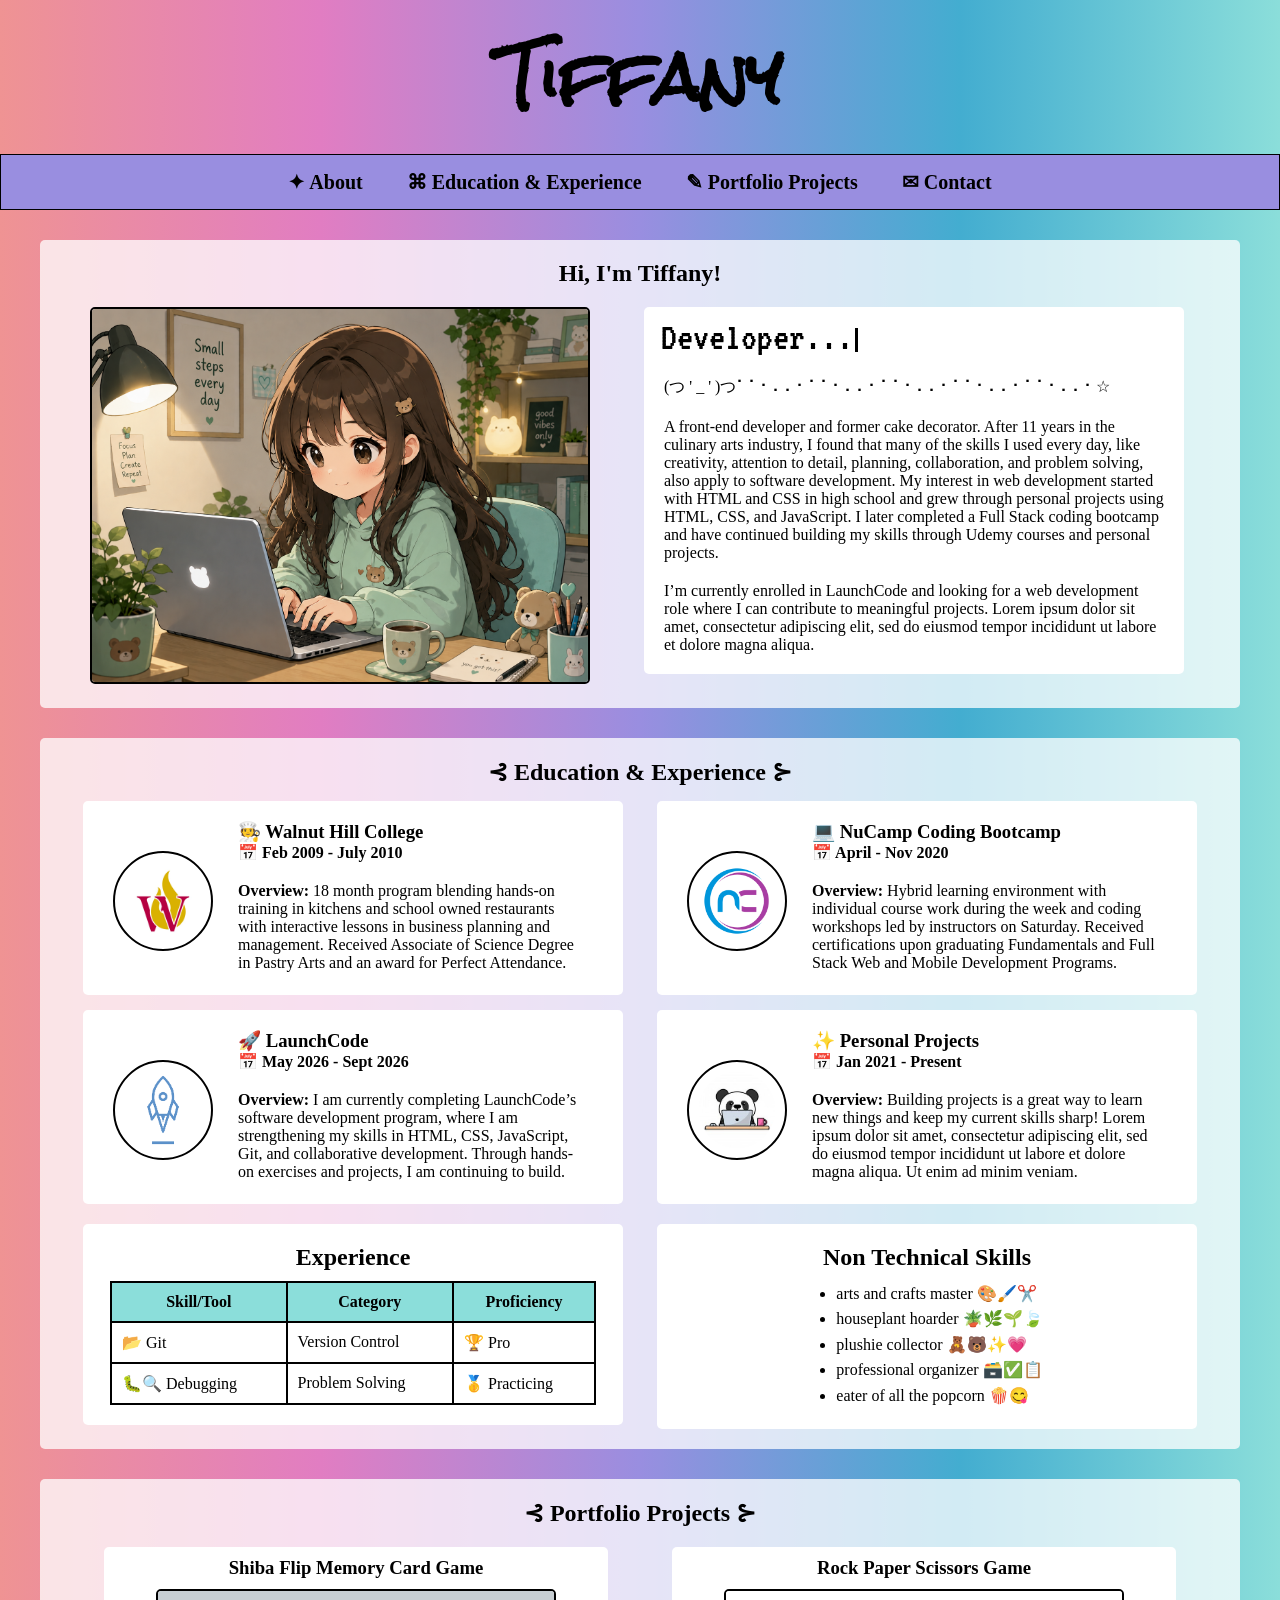
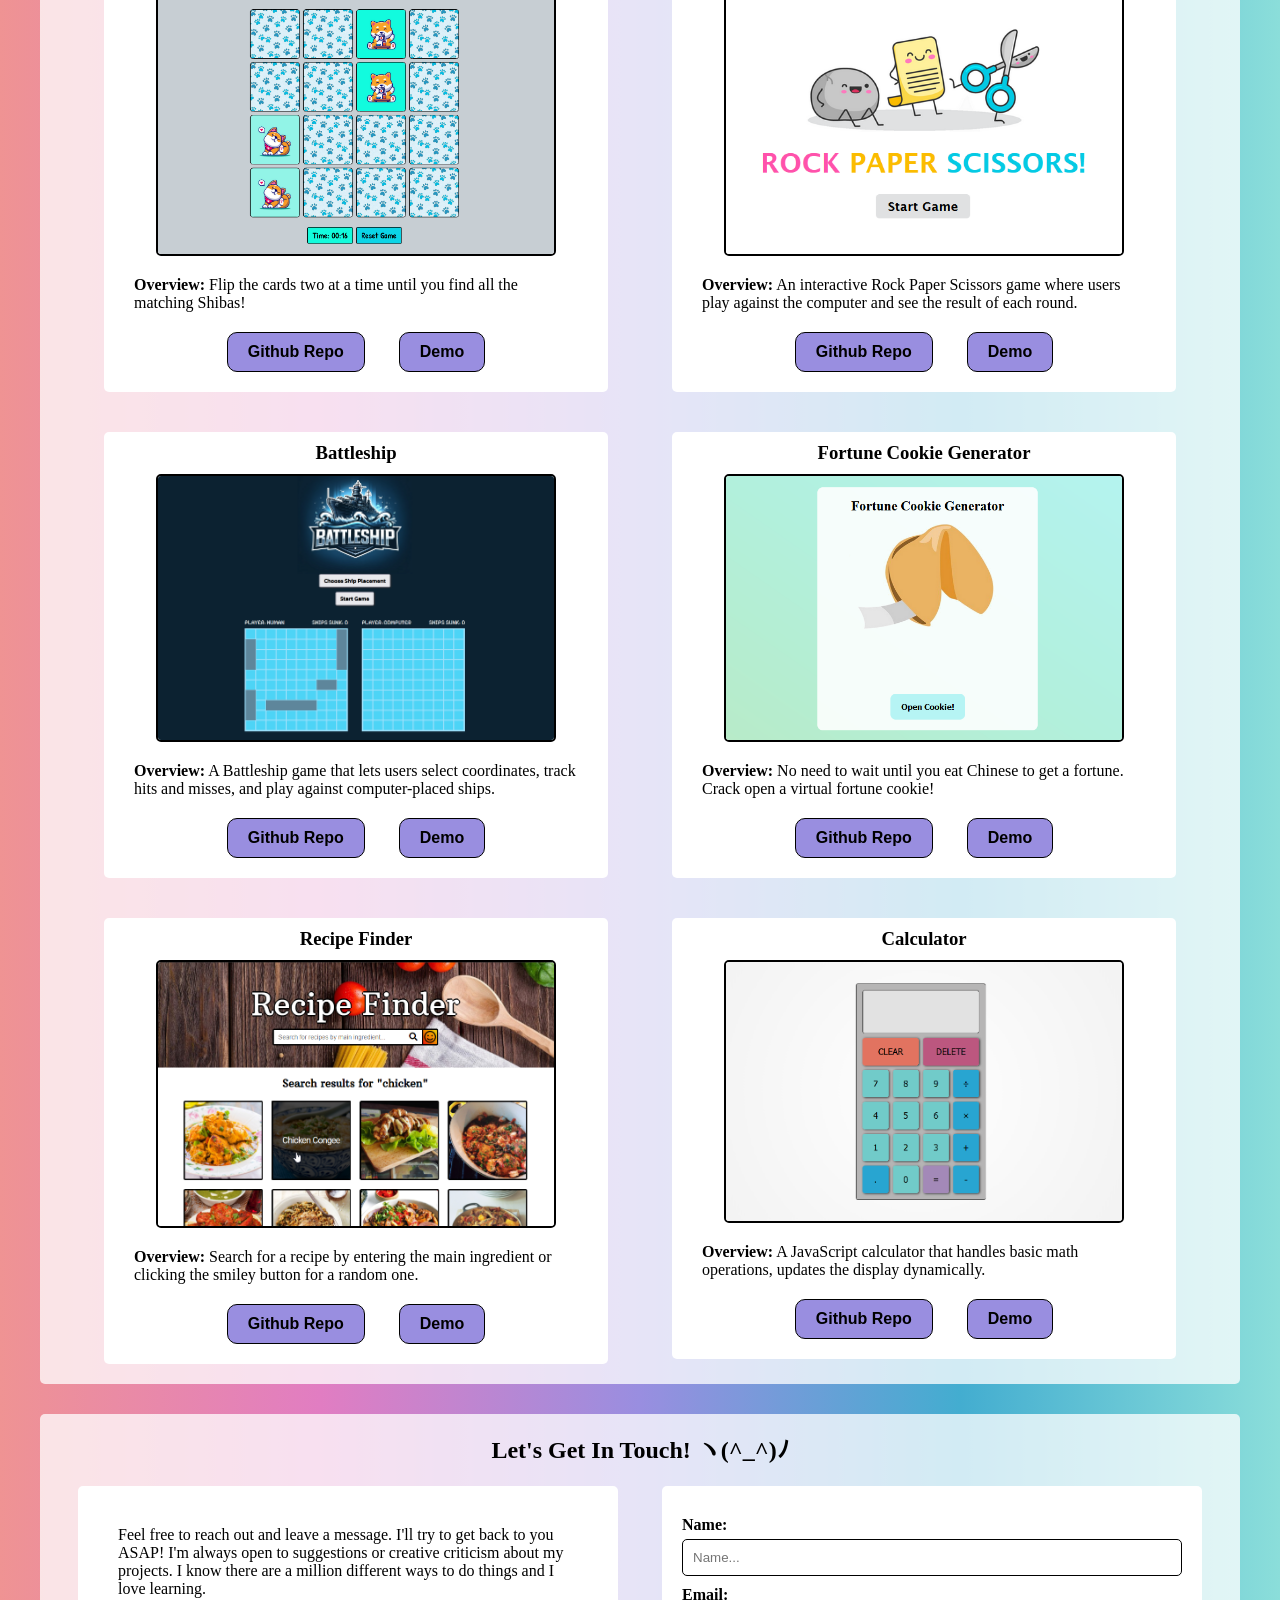
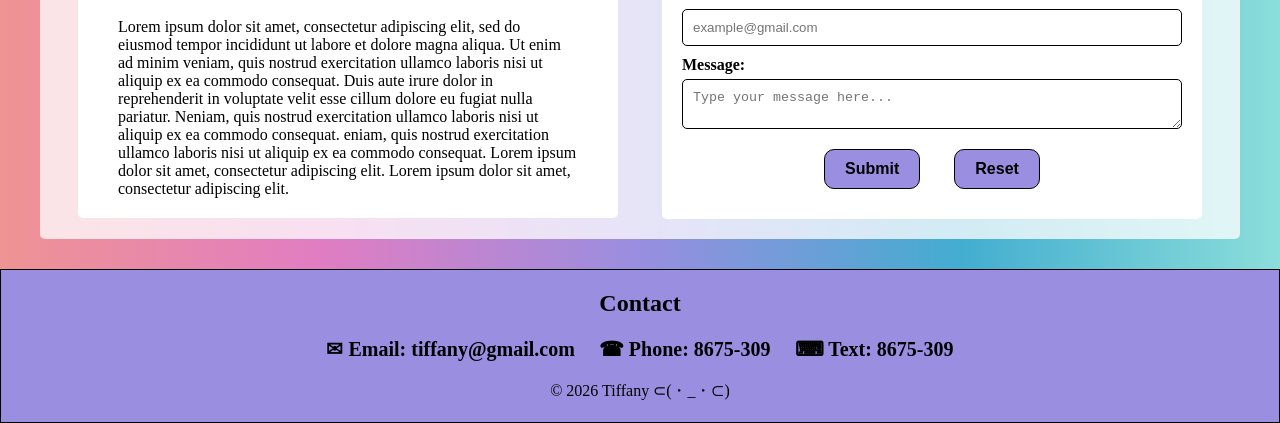
==== commit 0d66a402: "Random small fixes. I know this is a bad commit message but the whole project I just played with it " ====
--- a/index.html
+++ b/index.html
@@ -4,55 +4,58 @@
         <meta charset="UTF-8" />
         <meta name="viewport" content="width=device-width, initial-scale=1.0" />
         <meta name="description" content="Tiffany's front-end developer portfolio" />
-        <link rel="stylesheet" type="text/css" href="styles.css" />
-        <link href="https://fonts.googleapis.com/css2?family=Rock+Salt&display=swap" rel="stylesheet" />
+        <link rel="stylesheet" href="styles.css" />
+        <link rel="preconnect" href="https://fonts.googleapis.com" />
+        <link rel="preconnect" href="https://fonts.gstatic.com" crossorigin />
+        <link href="https://fonts.googleapis.com/css2?family=Rock+Salt&family=VT323&display=swap" rel="stylesheet" />
         <title>Tiffany's Portfolio Page</title>
     </head>
     <body>
+        <!-- Header ------------------------------------------------------------------------------------------------- -->
         <header>
             <h1>Tiffany</h1>
-            <h2 class="h2-header">Designer, Developer, Dreamer</h2>
         </header>
+        <!-- Nav ------------------------------------------------------------------------------------------------------ -->
         <nav id="main-nav">
-            <a href="#about">About</a>
-            <a href="#background">Education & Experience</a>
-            <a href="#portfolio-projects">Portfolio Projects</a>
-            <a href="#contact">Contact</a>
+            <a href="#about">✦ About</a>
+            <a href="#background">⌘ Education & Experience</a>
+            <a href="#portfolio-projects">✎ Portfolio Projects</a>
+            <a href="#contact">✉ Contact</a>
         </nav>
+        <!-- About Section ------------------------------------------------------------------------------------------- -->
         <section id="about">
-            <h2>About Me...</h2>
+            <h2>Hi, I'm Tiffany!</h2>
             <div class="about-me-img-container">
                 <img src="images/profile-pic.png" class="about-me-img" width="500px" alt="Girl sitting at laptop working." />
             </div>
             <div class="about-me-paragraph">
+                <div class="typewriter-container"><span id="typed"></span><span class="cursor"></span></div>
+                <p>(つ ' _ ' )つ⠁⠁⠂⠄⠄⠂⠁⠁⠂⠄⠄⠂⠁⠁⠂⠄⠄⠂⠁⠁⠂⠄⠄⠂⠁⠁⠂⠄⠄⠂☆</p>
                 <p>
-                    Hi, I’m Tiffany, a front-end developer and former cake decorator. After 11 years in the culinary arts industry, I found that many
-                    of the skills I used every day, like creativity, attention to detail, planning, collaboration, and problem solving, also apply to
-                    software development. My interest in web development started with HTML and CSS in high school and grew through personal projects
-                    using HTML, CSS, and JavaScript. I later completed a Full Stack coding bootcamp and have continued building my skills through
-                    Udemy courses and personal projects.
+                    A front-end developer and former cake decorator. After 11 years in the culinary arts industry, I found that many of the skills I
+                    used every day, like creativity, attention to detail, planning, collaboration, and problem solving, also apply to software
+                    development. My interest in web development started with HTML and CSS in high school and grew through personal projects using
+                    HTML, CSS, and JavaScript. I later completed a Full Stack coding bootcamp and have continued building my skills through Udemy
+                    courses and personal projects.
                 </p>
                 <p>
-                    I’m currently enrolled in LaunchCode and looking for a web development role where I can contribute to meaningful projects,
-                    collaborate with other developers, and continue growing as a programmer :)
-                </p>
-                <p>
-                    Lorem ipsum dolor sit amet, consectetur adipiscing elit, sed do eiusmod tempor incididunt ut labore et dolore magna aliqua. Ut
-                    enim ad minim veniam, quis nostrud exercitation ullamco laboris nisi ut aliquip ex ea commodo consequat. Duis aute irure dolor in
-                    reprehenderit in voluptate velit esse cillum dolore eu fugiat nulla pariatur.
-                </p>
-            </div>
-        </section>
+                    I’m currently enrolled in LaunchCode and looking for a web development role where I can contribute to meaningful projects. Lorem
+                    ipsum dolor sit amet, consectetur adipiscing elit, sed do eiusmod tempor incididunt ut labore et dolore magna aliqua.
+                </p>
+            </div>
+        </section>
+        <!-- Background Section ----------------------------------------------------------------------------------------- -->
         <section id="background">
+            <!-- Education Block ------------------- -->
             <div id="education">
-                <h2>Education</h2>
+                <h2>⊰ Education & Experience ⊱</h2>
                 <div class="education-block">
                     <div class="education-img-container">
                         <img src="images/rswhc.jpg" class="education-img" width="100px" alt="Walnut Hill College Logo" />
                     </div>
                     <div>
-                        <h3>Walnut Hill College</h3>
-                        <h4>Feb 2009 - July 2010</h4>
+                        <h3>🧑‍🍳 Walnut Hill College</h3>
+                        <h4>📅 Feb 2009 - July 2010</h4>
                         <p>
                             <strong>Overview:</strong> 18 month program blending hands-on training in kitchens and school owned restaurants with
                             interactive lessons in business planning and management. Received Associate of Science Degree in Pastry Arts and an award
@@ -65,8 +68,8 @@
                         <img src="images/nucamp.png" class="education-img" width="100px" alt="NuCamp Coding Bootcamp Logo" />
                     </div>
                     <div>
-                        <h3>NuCamp Coding Bootcamp</h3>
-                        <h4>April - Nov 2020</h4>
+                        <h3>💻 NuCamp Coding Bootcamp</h3>
+                        <h4>📅 April - Nov 2020</h4>
                         <p>
                             <strong>Overview:</strong> Hybrid learning environment with individual course work during the week and coding workshops
                             led by instructors on Saturday. Received certifications upon graduating Fundamentals and Full Stack Web and Mobile
@@ -79,12 +82,12 @@
                         <img src="images/launchcode.png" class="education-img" width="100px" alt="LaunchCode Logo" />
                     </div>
                     <div>
-                        <h3>LaunchCode</h3>
-                        <h4>May 2026 - Sept 2026</h4>
+                        <h3>🚀 LaunchCode</h3>
+                        <h4>📅 May 2026 - Sept 2026</h4>
                         <p>
                             <strong>Overview:</strong> I am currently completing LaunchCode’s software development program, where I am strengthening
                             my skills in HTML, CSS, JavaScript, Git, and collaborative development. Through hands-on exercises and projects, I am
-                            continuing to build my.
+                            continuing to build.
                         </p>
                     </div>
                 </div>
@@ -93,16 +96,17 @@
                         <img src="images/projects.jpg" class="education-img" width="100px" alt="cartoon panda on laptop" />
                     </div>
                     <div>
-                        <h3>Personal Projects</h3>
-                        <h4>Jan 2021 - Present</h4>
+                        <h3>✨ Personal Projects</h3>
+                        <h4>📅 Jan 2021 - Present</h4>
                         <p>
                             <strong>Overview:</strong> Building projects is a great way to learn new things and keep my current skills sharp! Lorem
                             ipsum dolor sit amet, consectetur adipiscing elit, sed do eiusmod tempor incididunt ut labore et dolore magna aliqua. Ut
-                            enim ad minim veniam, quis nostrud.
-                        </p>
-                    </div>
-                </div>
-            </div>
+                            enim ad minim veniam.
+                        </p>
+                    </div>
+                </div>
+            </div>
+            <!-- Experience Block -------------------------- -->
             <div id="experience">
                 <div class="experience-container">
                     <h2>Experience</h2>
@@ -113,38 +117,36 @@
                             <th>Proficiency</th>
                         </tr>
                         <tr>
-                            <td>Git</td>
+                            <td>📂 Git</td>
                             <td>Version Control</td>
-                            <td>Beginner</td>
+                            <td>🏆 Pro</td>
                         </tr>
                         <tr>
-                            <td>Debugging</td>
+                            <td>🐛🔍 Debugging</td>
                             <td>Problem Solving</td>
-                            <td>Practicing</td>
+                            <td>🥇 Practicing</td>
                         </tr>
                     </table>
                 </div>
                 <div class="experience-container">
                     <h2>Non Technical Skills</h2>
                     <ul>
-                        <li>arts and crafts master :)</li>
-                        <li>houseplant hoarder</li>
-                        <li>plushie collector</li>
-                        <li>professional organizer</li>
-                        <li>eater of all the popcorn</li>
+                        <li>arts and crafts master 🎨🖌️✂️</li>
+                        <li>houseplant hoarder 🪴🌿🌱🍃</li>
+                        <li>plushie collector 🧸🐻✨💗</li>
+                        <li>professional organizer 🗃️✅📋</li>
+                        <li>eater of all the popcorn 🍿😋</li>
                     </ul>
                 </div>
             </div>
         </section>
+        <!-- Portfolio Project ----------------------------------------------------------------------------------------------------------- -->
         <section id="portfolio-projects">
-            <h2>Portfolio Projects</h2>
+            <h2>⊰ Portfolio Projects ⊱</h2>
             <div class="project">
                 <h3 class="project-title">Shiba Flip Memory Card Game</h3>
                 <img src="images/memory_card_game.png" class="project-img" alt="Memory Flip Card Game Screenshot" width="400px" />
-                <p>
-                    <strong>Overview:</strong> Flip the cards two at a time until you find all the matching Shibas! Try to do it as fast as possible
-                    and beat your last record time!
-                </p>
+                <p class="project-overview"><strong>Overview:</strong> Flip the cards two at a time until you find all the matching Shibas!</p>
                 <div class="project-links">
                     <a href="github.com" target="_blank">
                         <button>Github Repo</button>
@@ -157,7 +159,7 @@
             <div class="project">
                 <h3 class="project-title">Rock Paper Scissors Game</h3>
                 <img src="images/rockpaperscissors.png" class="project-img" alt="Rock Paper Scissors Game Screenshot" width="400px" />
-                <p>
+                <p class="project-overview">
                     <strong>Overview:</strong> An interactive Rock Paper Scissors game where users play against the computer and see the result of
                     each round.
                 </p>
@@ -173,7 +175,7 @@
             <div class="project">
                 <h3 class="project-title">Battleship</h3>
                 <img src="images/battleship.png" class="project-img" alt="Battleship Game ScreenShot" width="400px" />
-                <p>
+                <p class="project-overview">
                     <strong>Overview:</strong> A Battleship game that lets users select coordinates, track hits and misses, and play against
                     computer-placed ships.
                 </p>
@@ -189,7 +191,9 @@
             <div class="project">
                 <h3 class="project-title">Fortune Cookie Generator</h3>
                 <img src="images/fortune_cookie.png" class="project-img" alt="Fortune Cookie Generator Game Screenshot" width="400px" />
-                <p><strong>Overview:</strong> No need to wait until you eat Chinese to get a fortune. Crack open a virtual fortune cookie!</p>
+                <p class="project-overview">
+                    <strong>Overview:</strong> No need to wait until you eat Chinese to get a fortune. Crack open a virtual fortune cookie!
+                </p>
                 <div class="project-links">
                     <a href="github.com" target="_blank">
                         <button>Github Repo</button>
@@ -202,7 +206,9 @@
             <div class="project">
                 <h3 class="project-title">Recipe Finder</h3>
                 <img src="images/recipe_finder.png" class="project-img" alt="Recipe Finder Project Screenshot" width="400px" />
-                <p><strong>Overview:</strong> Search for a recipe by entering the main ingredient or clicking the smiley button for a random one.</p>
+                <p class="project-overview">
+                    <strong>Overview:</strong> Search for a recipe by entering the main ingredient or clicking the smiley button for a random one.
+                </p>
                 <div class="project-links">
                     <a href="github.com" target="_blank">
                         <button>Github Repo</button>
@@ -215,53 +221,60 @@
             <div class="project">
                 <h3 class="project-title">Calculator</h3>
                 <img src="images/calculator.png" class="project-img" alt="Calculator Project Screenshot" width="400px" />
-                <p><strong>Overview:</strong> A JavaScript calculator that handles basic math operations, updates the display dynamically.</p>
-                <div class="project-links">
-                    <a href="github.com" target="_blank">
-                        <button>Github Repo</button>
-                    </a>
-                    <a href="netlify.com" target="_blank">
-                        <button>Demo</button>
-                    </a>
-                </div>
-            </div>
-        </section>
+                <p class="project-overview">
+                    <strong>Overview:</strong> A JavaScript calculator that handles basic math operations, updates the display dynamically.
+                </p>
+                <div class="project-links">
+                    <a href="github.com" target="_blank">
+                        <button>Github Repo</button>
+                    </a>
+                    <a href="netlify.com" target="_blank">
+                        <button>Demo</button>
+                    </a>
+                </div>
+            </div>
+        </section>
+        <!-- Contact Section/Form ------------------------------------------------------------------------------------------------------ -->
         <section id="contact">
-            <h2>Let's Get In Touch!</h2>
+            <h2>Let's Get In Touch! ヽ(^_^)ﾉ</h2>
             <div class="contact-container">
-                <p>
+                <p class="contact-paragraph">
                     Feel free to reach out and leave a message. I'll try to get back to you ASAP! I'm always open to suggestions or creative criticism
                     about my projects. I know there are a million different ways to do things and I love learning.
                 </p>
-                <p>
+                <p class="contact-paragraph">
                     Lorem ipsum dolor sit amet, consectetur adipiscing elit, sed do eiusmod tempor incididunt ut labore et dolore magna aliqua. Ut
                     enim ad minim veniam, quis nostrud exercitation ullamco laboris nisi ut aliquip ex ea commodo consequat. Duis aute irure dolor in
                     reprehenderit in voluptate velit esse cillum dolore eu fugiat nulla pariatur. Neniam, quis nostrud exercitation ullamco laboris
                     nisi ut aliquip ex ea commodo consequat. eniam, quis nostrud exercitation ullamco laboris nisi ut aliquip ex ea commodo consequat.
+                    Lorem ipsum dolor sit amet, consectetur adipiscing elit. Lorem ipsum dolor sit amet, consectetur adipiscing elit.
                 </p>
             </div>
             <div class="contact-container">
-                <form action="#" method="POST">
+                <form action="./submit-form.html" method="GET">
                     <label for="name">Name:</label>
-                    <input type="text" id="name" name="name" class="contact-input" placeholder="Name..." />
+                    <input type="text" id="name" name="name" class="contact-input" placeholder="Name..." required />
                     <label for="email">Email:</label>
-                    <input type="email" id="email" name="email" class="contact-input" placeholder="example@gmail.com" />
+                    <input type="email" id="email" name="email" class="contact-input" placeholder="example@gmail.com" required />
                     <label for="message">Message:</label>
                     <textarea id="message" name="message" class="contact-input" placeholder="Type your message here..."></textarea>
-                    <button type="submit" class="button-submit">Submit</button>
+                    <button type="submit" class="submit-btn">Submit</button>
+                    <button id="reset" type="reset">Reset</button>
                 </form>
             </div>
         </section>
         <footer>
+            <!-- Footer ---------------------------------------------------------------------------------------------------------------- -->
             <div class="footer-contact">
                 <h2>Contact</h2>
                 <div class="footer-container">
-                    <a href="mailto:tiffany@gmail.com" class="footer-link">Email: tiffany@gmail.com</a><br />
-                    <a href="tel:+8675309" class="footer-link">Phone: 8675-309</a><br />
-                    <a href="sms:+8675309" class="footer-link">Text: 8675-309</a>
-                </div>
-            </div>
-            <p class="footer-copy">© 2026 Tiffany</p>
+                    <a href="mailto:tiffany@gmail.com" class="footer-link">✉ Email: tiffany@gmail.com</a>
+                    <a href="tel:+8675309" class="footer-link">☎ Phone: 8675-309</a>
+                    <a href="sms:+8675309" class="footer-link">⌨︎ Text: 8675-309</a>
+                </div>
+            </div>
+            <p class="footer-copy">© 2026 Tiffany ⊂(・_・⊂)</p>
         </footer>
+        <script src="scripts.js"></script>
     </body>
 </html>
--- a/styles.css
+++ b/styles.css
@@ -1,7 +1,16 @@
 /* * {
     outline: 1px solid red;
 } */
-/* for visual purposes, comment out when not coding */
+
+/* Use above to visualize where everything is at once - adds red outline to all elements including padding. */
+
+/* Color Variables for Consistancy */
+:root {
+    --pink: #e17dc2;
+    --purple: #998ee0;
+    --blue: #43add0;
+    --light-blue: #8bdeda;
+}
 
 /* General ------------------------------------------------------------------------------------------------ */
 * {
@@ -10,28 +19,73 @@
     padding: 0;
 }
 
+html {
+    height: 100%; /* need this for form submitted page, the centering code colapses the background*/
+}
+
 body {
     font-family: "Times New Roman", Times, serif;
-    background: linear-gradient(to right, #ef9393, #e17dc2, #998ee0, #43add0, #8bdeda);
-} /* Got this code from uigradients :)*/
+    background: linear-gradient(to right, #ef9393, var(--pink), var(--purple), var(--blue), var(--light-blue));
+}
 
 a {
     text-decoration: none;
 }
 
+h2 {
+    text-align: center;
+}
+
 section {
-    background-color: #ffffffcf;
+    background-color: #ffffffc2;
     max-width: 1200px;
     margin: 30px auto;
-    padding: 20px 0;
+    padding-top: 20px;
     border-radius: 5px;
+    scroll-margin-top: 75px; /* About size of nav bar, so it doesn't cover part of the section when you click a link */
 }
 
 p {
-    padding: 20px;
-}
-
-/* header ------------------------------------------------------------------------------------------------ */
+    padding: 20px 20px 0 20px;
+}
+
+/* Shared Container Styles ------------------------------------------------------------------------------------------------ */
+.about-me-paragraph,
+.education-block,
+.experience-container,
+.project,
+.contact-container {
+    background-color: white;
+    border-radius: 5px;
+}
+
+/* Shared Image Styles */
+.about-me-img,
+.project-img {
+    border: 2px solid black;
+    border-radius: 5px;
+}
+
+/* Scrollbar Chrome, Edge, Safari. Sorry FireFox another day I'll add code for you ------------------------------------ */
+::-webkit-scrollbar {
+    width: 15px;
+}
+
+::-webkit-scrollbar-track {
+    background: white;
+}
+
+::-webkit-scrollbar-thumb {
+    background: var(--pink);
+    border: 1px solid black;
+    border-radius: 10px;
+}
+
+::-webkit-scrollbar-thumb:hover {
+    background: var(--blue);
+}
+
+/* Header ------------------------------------------------------------------------------------------------ */
 header {
     text-align: center;
 }
@@ -39,37 +93,25 @@
 h1 {
     font-family: "Rock Salt", cursive;
     font-size: 4em;
-}
-
-h2 {
-    text-align: center;
-}
-
-h1,
-h2.h2-header {
-    display: inline-block;
-    text-align: center;
-}
-
-.about-me-img {
-    border: 2px solid black;
-    border-radius: 5px;
+    text-align: center;
 }
 
 /* Nav Bar ------------------------------------------------------------------------------------------------ */
 nav {
-    background-color: #998ee0;
-    padding: 15px;
+    background-color: var(--purple);
+    text-align: center;
     position: sticky;
     top: 0;
-    z-index: 1000;
-} /* z-index puts the nav bar on top of everything, higher the number closer to the front*/
+    z-index: 1000; /* puts the nav bar on top of everything, higher the number closer to the front */
+    padding: 15px;
+    border: 1px solid black;
+}
 
 nav a {
     color: black;
     font-size: 1.25em;
     font-weight: bold;
-    margin-right: 20px;
+    padding: 0 20px;
 }
 
 nav a:hover {
@@ -78,17 +120,51 @@
 
 /* About Me Section ------------------------------------------------------------------------------------------------ */
 .about-me-img-container {
-    display: inline-block;
-    vertical-align: top;
+    display: inline-block; /* puts block elements side by side */
+    vertical-align: top; /* aligns them to the top so they start at the same point */
     width: 50%;
     padding: 20px 50px;
-} /* display: inline-block — puts block elements side by side
-vertical-align: top — aligns them to the top so they start at the same point */
+}
 
 .about-me-paragraph {
     display: inline-block;
     vertical-align: top;
     width: 45%;
+    margin-top: 20px;
+    padding-bottom: 20px;
+}
+
+/* Tag Line Typewritinger ------------------------------------------------------------------------------------------- */
+.typewriter-container {
+    padding: 10px 0 0 17px;
+}
+
+#typed {
+    font-family: "VT323", monospace;
+    font-weight: 400;
+    font-style: normal;
+    display: inline;
+    font-size: 2.5em;
+}
+
+.cursor {
+    display: inline-block;
+    width: 3px;
+    height: 1.5em;
+    background: currentColor; /* inherited text color*/
+    margin-left: 2px;
+    vertical-align: text-bottom;
+    animation: blink 0.7s steps(1) infinite; /* runs blink animation, steps makes it turn on/off like a real cursor*/
+}
+
+@keyframes blink {
+    /* worked without this so there must be a defualt blink in the browser*/
+    0% {
+        opacity: 1; /* fully visible half the time */
+    }
+    50% {
+        opacity: 0; /* invisible */
+    }
 }
 
 /* Education Section ------------------------------------------------------------------------------------------------ */
@@ -97,28 +173,27 @@
 }
 
 .education-block {
-    background-color: white;
-    display: inline-block;
-    min-height: 200px;
-    margin: 20px 10px;
-    padding: 10px;
+    display: inline-block; /* making elements inline-block makes text-align in parent treat them like text and can center */
+    vertical-align: top;
     width: 45%;
-    vertical-align: top;
-    text-align: left;
-    border-radius: 5px;
+    text-align: left;
+    margin: 15px 15px 0 15px;
+    padding: 20px;
+    min-height: 10px;
 }
 
 .education-img-container {
-    float: left;
+    float: left; /* float makes that element move to the left side, and lets the content after it wrap around it */
     width: 120px;
+    text-align: center;
+    padding: 30px 0 20px 0;
     margin-right: 15px;
-    padding: 50px 0;
-    text-align: center;
-} /* float makes that element move to the left side, and lets the content after it wrap around it. */
+}
 
 .education-img {
     border: 2px solid black;
     border-radius: 50%;
+    padding: 10px;
 }
 
 /* Experience Section ------------------------------------------------------------------------------------------------------- */
@@ -127,18 +202,12 @@
 }
 
 .experience-container {
-    background-color: white;
-    display: inline-block;
-    vertical-align: top;
+    display: inline-block;
+    vertical-align: top;
+    text-align: center;
     width: 45%;
-    margin: 20px 20px;
+    margin: 20px 15px;
     padding: 20px 0;
-    border-radius: 5px;
-}
-
-.experience-container ul {
-    display: inline-block;
-    text-align: left;
 }
 
 .experience-container h2 {
@@ -152,17 +221,29 @@
 table,
 th,
 td {
-    border: 1px solid black;
+    border: 2px solid black;
     padding: 10px;
 }
 
 table {
+    width: 90%;
     text-align: left;
     border-collapse: collapse;
 }
 
 th {
-    text-align: center;
+    background-color: var(--light-blue);
+    text-align: center;
+}
+
+ul {
+    display: inline-block;
+    text-align: left;
+    padding-left: 25px;
+}
+
+li {
+    line-height: 1.6em;
 }
 
 /* Portfolio Project Section ------------------------------------------------------------------------------------------------ */
@@ -172,13 +253,15 @@
 
 /* since they're inline-block they behave like text and respond to text-align on the parent */
 .project {
-    background-color: white;
-    display: inline-block;
+    display: inline-block;
+    vertical-align: top;
+    width: 42%;
     margin: 20px 30px;
     padding: 10px;
-    width: 40%;
-    vertical-align: top;
-    border-radius: 5px;
+}
+
+.project p {
+    padding-bottom: 20px;
 }
 
 .project-title {
@@ -189,8 +272,10 @@
 .project-img {
     display: block;
     margin: 0 auto;
-    border: 2px solid black;
-    border-radius: 5px;
+}
+
+.project-overview {
+    text-align: left;
 }
 
 .project-links {
@@ -198,63 +283,95 @@
 }
 
 button {
-    background-color: #998ee0;
+    background-color: var(--purple);
     color: black;
     font-size: 1em;
     font-weight: bold;
+    border: 1px solid black;
+    border-radius: 10px;
+    cursor: pointer;
     margin: 0 15px 10px 15px;
     padding: 10px 20px;
-    border: 1px solid black;
-    border-radius: 10px;
-    cursor: pointer;
 }
 
 button:hover {
-    background-color: #43add0;
+    background-color: var(--blue);
 }
 
 button:active {
     transform: scale(0.95);
 }
 
-/* Portfolio Project Section ------------------------------------------------------------------------------------------------ */
+/* Contact Section ------------------------------------------------------------------------------------------------ */
 #contact {
     text-align: center;
 }
 
 .contact-container {
-    background-color: white;
+    display: inline-block;
+    vertical-align: top;
+    width: 45%;
     margin: 20px;
-    padding: 10px 20px;
-    width: 45%;
-    display: inline-block;
-    vertical-align: top;
+    padding: 20px;
+}
+
+.contact-paragraph {
+    text-align: left;
 }
 
 .contact-input {
     display: block;
     width: 100%;
-    padding: 5px;
+    padding: 10px;
 }
 
 form label {
     display: block;
-    text-align: left;
-    padding-top: 10px;
+    font-weight: bold;
+    text-align: left;
+    padding: 10px 0 5px 0;
 }
 
 textarea {
-    width: 70%;
-    height: 100px;
-}
-
-.button-submit {
-    margin-top: 10px;
+    height: 50px;
+}
+
+.submit-btn {
+    margin-top: 20px;
+}
+
+input,
+textarea {
+    border: 1px solid black;
+    border-radius: 5px;
+}
+
+/* Form Submitted Section ------------------------------------------------------------------------------------------------------- */
+#form-submitted-container {
+    text-align: center;
+    width: fit-content; /* shrinks to the content */
+    margin: 0 auto; /* centers horizontally */
+    position: absolute; /* lets you use top/left */
+    top: 50%;
+    left: 50%;
+    transform: translate(-50%, -50%); /* offsets by half its own size */
+}
+
+.back-btn {
+    background-color: var(--pink);
+}
+
+#form-message {
+    font-size: 1.5em;
+    margin-top: 20px;
 }
 
 /* Footer -----------------------------------------------------------------------------------------------------------------------*/
 footer {
-    text-align: center;
+    background-color: var(--purple);
+    text-align: center;
+    padding: 20px 0;
+    border: 1px solid black;
 }
 
 .footer-container {
@@ -262,11 +379,13 @@
 }
 
 .footer-link {
+    font-size: 1.25em;
+    color: black;
     font-weight: bold;
-    display: block;
-    color: black;
+    padding: 0 10px;
 }
 
 .footer-link:hover {
     color: white;
-}
+    text-decoration: underline;
+}
